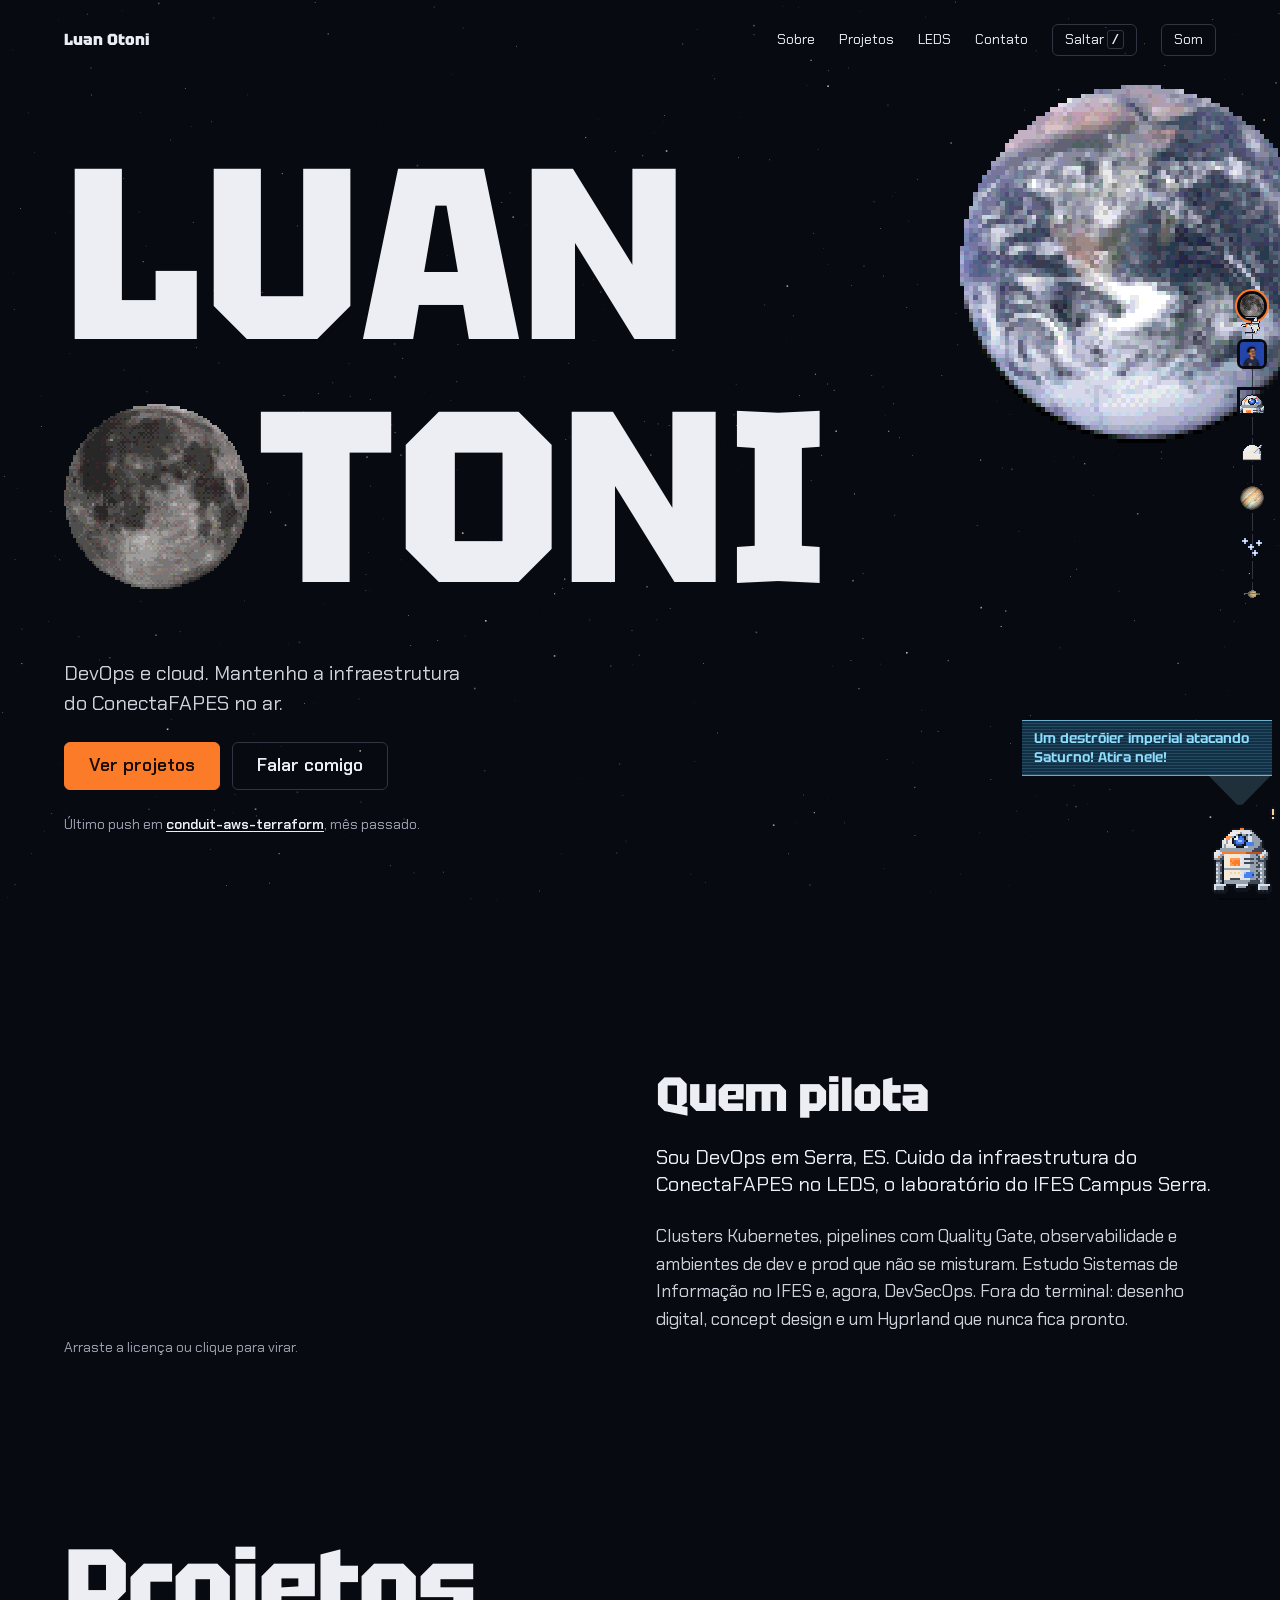
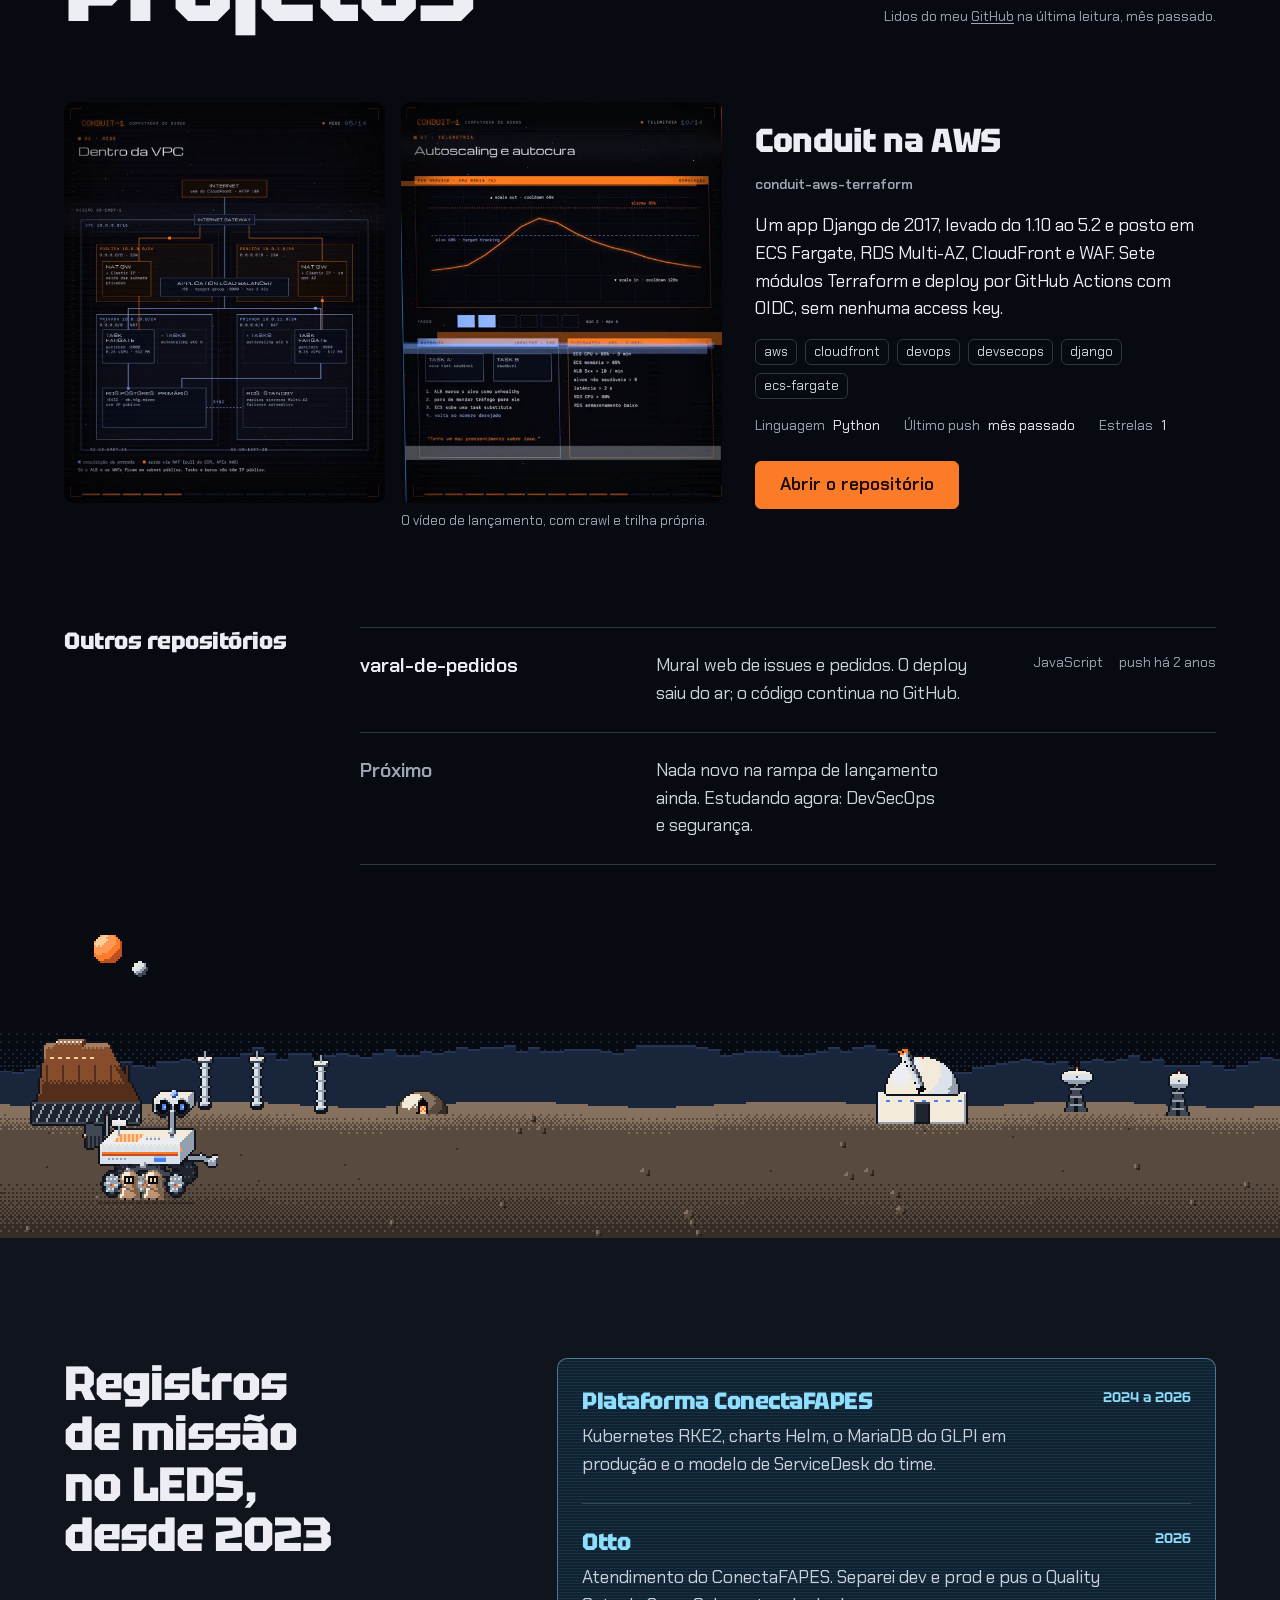
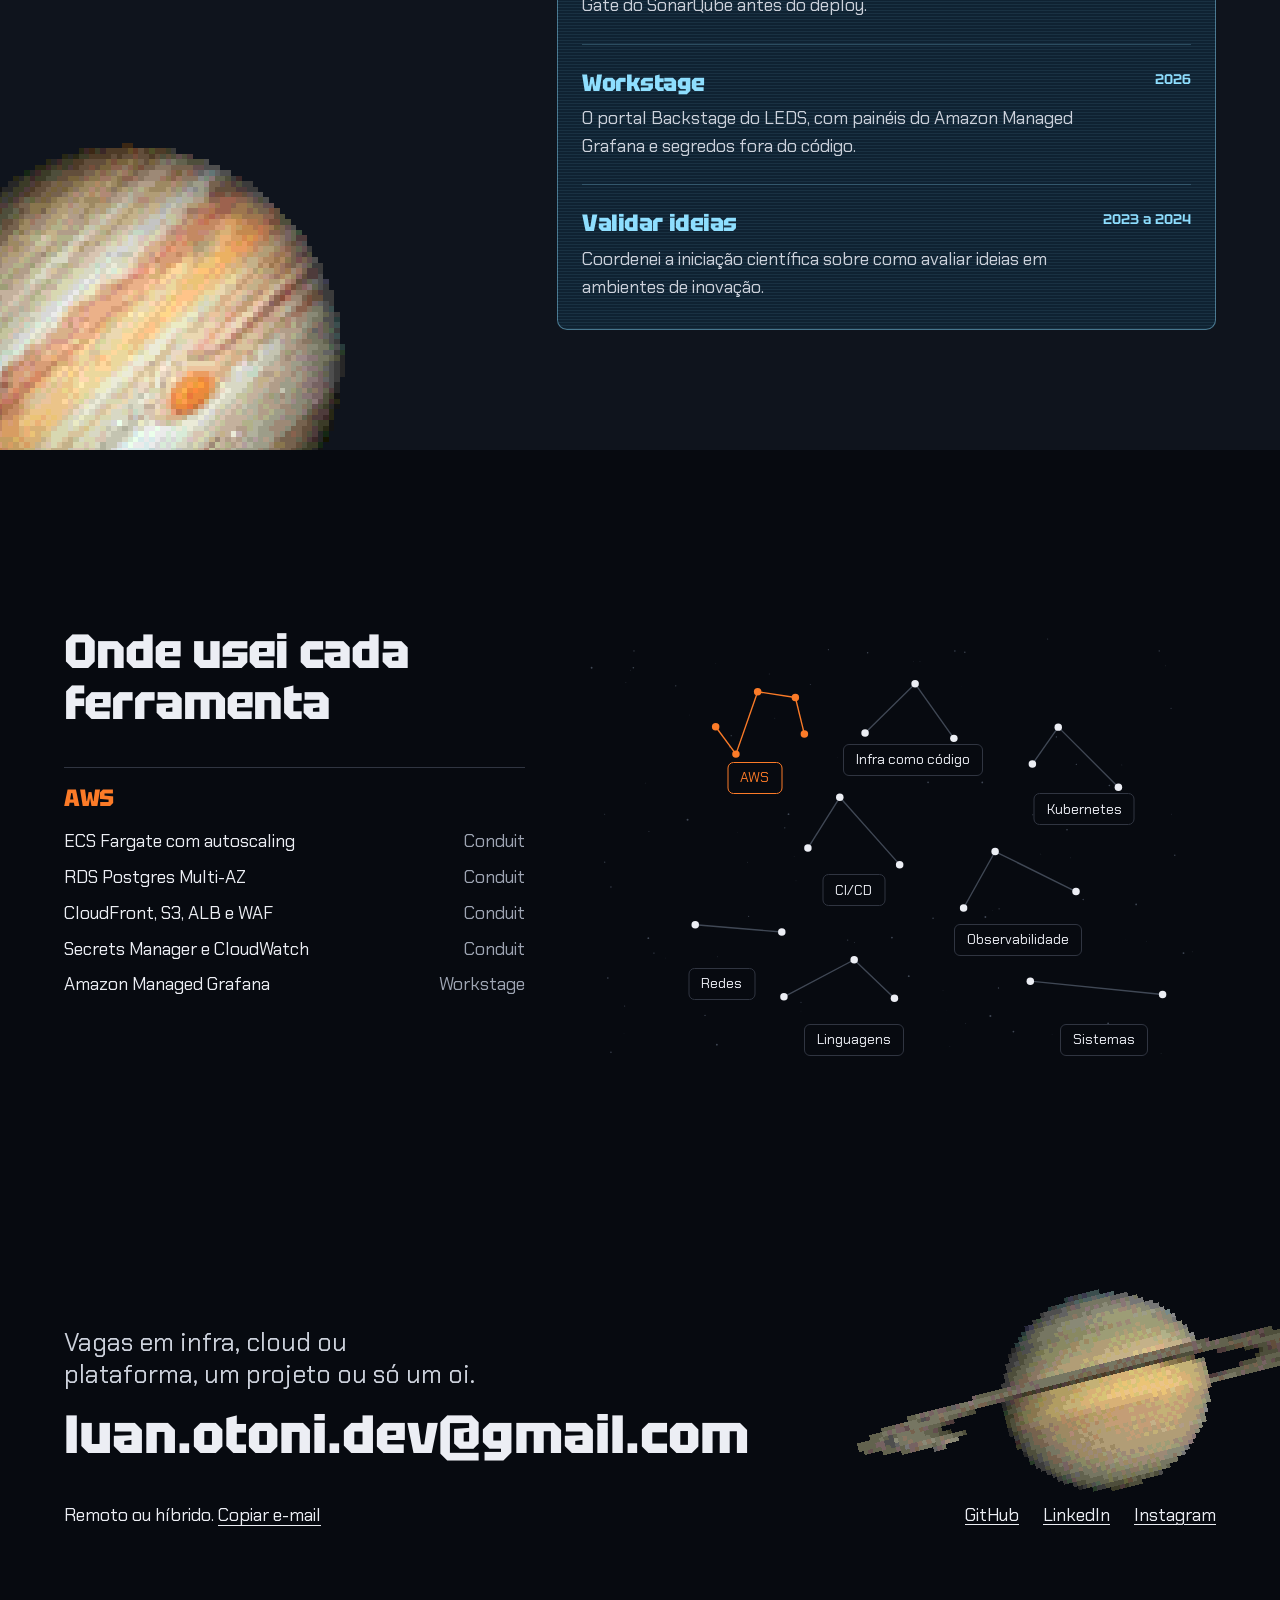
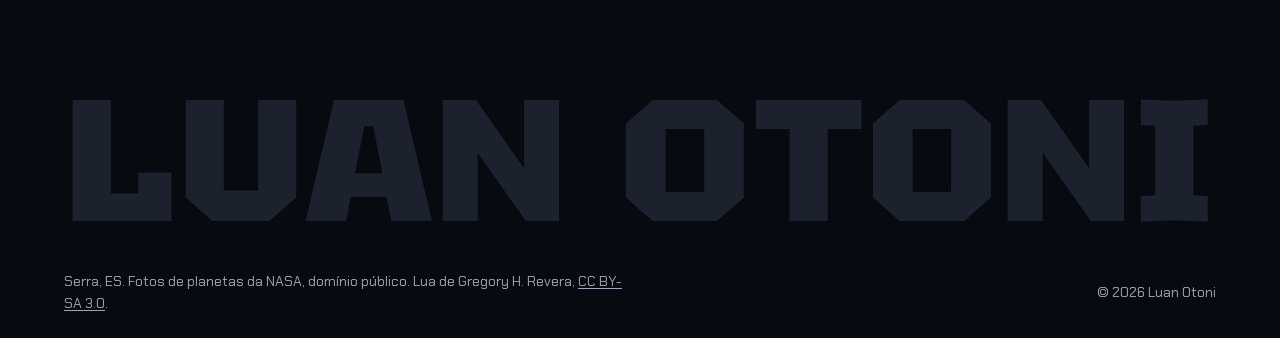
==== src.html @ 59005fde "Portfólio: galáxia em pixel art com projetos lidos do GitHub Site estático (HTML, CSS e JS sem build" ====
<!doctype html>
<html lang="pt-BR">
<head>
  <meta charset="utf-8">
  <meta name="viewport" content="width=device-width, initial-scale=1">
  <title>Luan Otoni, DevOps e cloud</title>
  <meta name="description" content="Portfólio de Luan Otoni: DevOps e infraestrutura cloud em Serra, ES. Projetos lidos ao vivo do GitHub, trabalho no LEDS e contato.">
  <meta name="theme-color" content="#0b0d13">
  <meta property="og:title" content="Luan Otoni, DevOps e cloud">
  <meta property="og:description" content="Kubernetes no LEDS, Terraform na AWS e projetos lidos direto do GitHub.">
  <meta property="og:image" content="assets/web/moon-disc.webp">
  <link rel="icon" href="assets/web/moon-disc.webp" type="image/webp">
  <link rel="preload" href="assets/fonts/tektur-400-900.woff2" as="font" type="font/woff2" crossorigin>
  <link rel="preload" href="assets/fonts/chakra-petch-400.woff2" as="font" type="font/woff2" crossorigin>
  <link rel="stylesheet" href="css/site.css">
  <script>document.documentElement.classList.add('js')</script>
</head>
<body>
<!--SHIPS-->
  <a class="skip" href="#conteudo">Pular para o conteúdo</a>
  <canvas class="sky" id="sky" aria-hidden="true"></canvas>

  <nav class="route" id="route" aria-label="Rota da página">
    <ol>
      <li><a href="#topo" data-warp><img src="assets/web/moon-disc.webp" width="600" height="599" alt=""><span>Início</span></a></li>
      <li><a href="#sobre" data-warp><img src="assets/web/luan-avatar.webp" width="396" height="396" alt=""><span>Sobre</span></a></li>
      <li><a href="#projetos" data-warp><canvas class="route-ic" data-ic="droid" aria-hidden="true"></canvas><span>Projetos</span></a></li>
      <li><a href="#observatorio" data-warp><canvas class="route-ic" data-ic="scope" aria-hidden="true"></canvas><span>Observatório</span></a></li>
      <li><a href="#leds" data-warp><img src="assets/web/jupiter.webp" width="640" height="640" alt=""><span>LEDS</span></a></li>
      <li><a href="#ferramentas" data-warp><canvas class="route-ic" data-ic="stars" aria-hidden="true"></canvas><span>Ferramentas</span></a></li>
      <li><a href="#contato" data-warp><img class="saturn" src="assets/web/saturn.webp" width="1400" height="678" alt=""><span>Contato</span></a></li>
    </ol>
    <canvas class="route-ship" id="route-ship" aria-hidden="true"></canvas>
  </nav>

  <header class="hero" id="topo">
    <nav class="bar container" aria-label="Principal">
      <a class="mark" href="#topo" data-warp>Luan Otoni</a>
      <ul>
        <li><a href="#sobre" data-warp>Sobre</a></li>
        <li><a href="#projetos" data-warp>Projetos</a></li>
        <li><a href="#leds" data-warp>LEDS</a></li>
        <li><a href="#contato" data-warp>Contato</a></li>
        <li><button type="button" class="sfx" id="navi-open" aria-haspopup="dialog">Saltar <kbd>/</kbd></button></li>
        <li><button type="button" class="sfx" id="sfx" aria-pressed="false">Som</button></li>
      </ul>
    </nav>

    <img class="planet p-hero" src="assets/web/earth.webp" width="640" height="640" alt="" aria-hidden="true" data-depth="0.18">

    <div class="hero-in container">
      <h1 class="name">
        <span class="visually-hidden">Luan Otoni</span>
        <span class="row" aria-hidden="true"><span class="paint" style="--i:0">Luan</span></span>
        <span class="row" aria-hidden="true"><img class="moon" id="moon" src="assets/web/moon-disc.webp" width="600" height="599" alt="" fetchpriority="high"><span class="paint" style="--i:1">toni</span></span>
      </h1>
      <div class="hero-foot">
        <p class="lead">DevOps e cloud. Mantenho a infraestrutura do ConectaFAPES no ar.</p>
        <div class="actions">
          <a class="button" href="#projetos" data-warp>Ver projetos</a>
          <a class="button quiet" href="#contato" data-warp>Falar comigo</a>
        </div>
        <p class="pulse" id="pulse" role="status"><!--PULSE--></p>
      </div>
    </div>

  </header>

  <main id="conteudo">
    <section class="about" id="sobre" aria-labelledby="sobre-h">
      <div class="container about-in">
        <div class="license-wrap">
          <div class="license" id="license" tabindex="0" role="button" aria-pressed="false" aria-label="Licença de piloto. Arraste ou clique para virar">
            <div class="face front">
              <p class="lic-top">Licença de piloto</p>
              <div class="lic-body">
                <img src="assets/web/luan-avatar.webp" width="396" height="396" alt="Retrato do Luan em pixel art, de óculos azuis, rindo" loading="lazy">
                <dl>
                  <div><dt>Classe</dt><dd>DevOps e cloud</dd></div>
                  <div><dt>Base</dt><dd>Serra, ES</dd></div>
                  <div><dt>Procurando</dt><dd>Infra, SRE e plataforma</dd></div>
                </dl>
              </div>
              <svg class="lic-code" viewBox="0 0 200 24" preserveAspectRatio="none" aria-hidden="true"><g id="barcode"></g></svg>
            </div>
            <div class="face back">
              <p class="lic-top">Verso</p>
              <dl class="lic-back">
                <div><dt>Formação</dt><dd>Técnico em Informática para Internet, IFES. Sistemas de Informação, IFES, desde 2025.</dd></div>
                <div><dt>Estudando</dt><dd>DevSecOps e segurança.</dd></div>
              </dl>
            </div>
          </div>
          <p class="hint">Arraste a licença ou clique para virar.</p>
        </div>
        <div class="about-text">
          <h2 id="sobre-h">Quem pilota</h2>
          <p class="statement">Sou DevOps em Serra, ES. Cuido da infraestrutura do ConectaFAPES no LEDS, o laboratório do IFES Campus Serra.</p>
          <p>Clusters Kubernetes, pipelines com Quality Gate, observabilidade e ambientes de dev e prod que não se misturam. Estudo Sistemas de Informação no IFES e, agora, DevSecOps. Fora do terminal: desenho digital, concept design e um Hyprland que nunca fica pronto.</p>
        </div>
      </div>
    </section>

    <section class="projects" id="projetos" aria-labelledby="projetos-h">
      <div class="container">
        <div class="sec-head">
          <h2 id="projetos-h">Projetos</h2>
          <p class="source">Lidos do meu <a href="https://github.com/luanotoni" target="_blank" rel="noopener">GitHub</a> <span id="gh-when">a cada visita</span>.</p>
        </div>
        <div id="repos" aria-live="polite">
<!--REPOS-->
        </div>
      </div>
      <div class="obs" id="observatorio" role="group" aria-label="Observatório: clique no telescópio, nas antenas ou no chão">
        <canvas id="obs-canvas" aria-hidden="true"></canvas>
        <p class="bot-say rover-say" id="rover-say" role="status"></p>
        <p class="bot-say obs-say" id="obs-say" role="status"></p>
        <button type="button" class="rover-hit" id="rover-hit" aria-label="Rover. Clique para ele fazer uma varredura"></button>
        <button type="button" class="scope-hit" id="scope-hit" aria-label="Telescópio. Clique para olhar pela ocular"></button>
      </div>
    </section>

    <section class="work" id="leds" aria-labelledby="leds-h">
      <img class="planet p-leds" src="assets/web/jupiter.webp" width="640" height="640" alt="" aria-hidden="true" loading="lazy" data-depth="0.12">
      <div class="container work-in">
        <h2 id="leds-h">Registros de missão no LEDS, desde 2023</h2>
        <ol class="work-list log">
          <li>
            <h3>Plataforma ConectaFAPES</h3>
            <p>Kubernetes RKE2, charts Helm, o MariaDB do GLPI em produção e o modelo de ServiceDesk do time.</p>
            <p class="when">2024 a 2026</p>
          </li>
          <li>
            <h3>Otto</h3>
            <p>Atendimento do ConectaFAPES. Separei dev e prod e pus o Quality Gate do SonarQube antes do deploy.</p>
            <p class="when">2026</p>
          </li>
          <li>
            <h3>Workstage</h3>
            <p>O portal Backstage do LEDS, com painéis do Amazon Managed Grafana e segredos fora do código.</p>
            <p class="when">2026</p>
          </li>
          <li>
            <h3>Validar ideias</h3>
            <p>Coordenei a iniciação científica sobre como avaliar ideias em ambientes de inovação.</p>
            <p class="when">2023 a 2024</p>
          </li>
        </ol>
      </div>
    </section>

    <section class="tools" id="ferramentas" aria-labelledby="tools-h">
      <div class="container tools-in">
        <div class="tools-text">
          <h2 id="tools-h">Onde usei cada ferramenta</h2>
          <div class="const-panel" id="const-panel" aria-live="polite">
            <p>Escolha uma constelação no mapa.</p>
          </div>
        </div>
        <div class="sky-map" id="sky-map"></div>
      </div>
    </section>

    <section class="contact" id="contato" aria-labelledby="contato-h">
      <img class="planet saturn p-contact" src="assets/web/saturn.webp" width="1400" height="678" alt="" aria-hidden="true" loading="lazy" data-depth="0.16">
      <div class="container contact-in">
        <h2 id="contato-h">Vagas em infra, cloud ou plataforma, um projeto ou só um oi.</h2>
        <a class="mail" href="mailto:luan.otoni.dev@gmail.com?subject=Oi%20Luan">luan.otoni.dev<span class="at">@gmail.com</span></a>
        <div class="contact-foot">
          <p>Remoto ou híbrido. <button type="button" class="copy" id="copy" data-mail="luan.otoni.dev@gmail.com">Copiar e-mail</button></p>
          <ul>
            <li><a href="https://github.com/luanotoni" target="_blank" rel="noopener">GitHub</a></li>
            <li><a href="https://www.linkedin.com/in/luan-otoni-de-oliveira-2b12a12ab/" target="_blank" rel="noopener">LinkedIn</a></li>
            <li><a href="https://www.instagram.com/luanotoni96/" target="_blank" rel="noopener">Instagram</a></li>
          </ul>
        </div>
      </div>
    </section>
  </main>

  <footer class="foot container">
    <svg class="wordmark" viewBox="0 0 1000 150" role="img" aria-label="Luan Otoni"><text x="0" y="128" textLength="1000" lengthAdjust="spacingAndGlyphs">LUAN OTONI</text></svg>
    <div class="legal">
      <p>Serra, ES. Fotos de planetas da NASA, domínio público. Lua de Gregory H. Revera, <a href="https://commons.wikimedia.org/wiki/File:FullMoon2010.jpg" target="_blank" rel="noopener">CC BY-SA 3.0</a>.</p>
      <a class="egg" href="jogo.html" id="egg" aria-label="Um invasor escondido. Siga para o jogo secreto"><svg viewBox="0 0 11 8" aria-hidden="true"><use href="#invader"/></svg></a>
      <p>© 2026 Luan Otoni</p>
    </div>
  </footer>

  <dialog class="navi" id="navi" aria-labelledby="navi-h">
    <form method="dialog" class="navi-in">
      <h2 id="navi-h">Pra onde saltamos?</h2>
      <label class="visually-hidden" for="navi-q">Destino</label>
      <input id="navi-q" type="text" placeholder="Projetos, LEDS, contato..." autocomplete="off" role="combobox" aria-controls="navi-list" aria-expanded="true">
      <ul id="navi-list" role="listbox" aria-label="Destinos"></ul>
      <p class="navi-hint">Setas escolhem, Enter salta, Esc fecha.</p>
    </form>
  </dialog>

  <p class="bot-say droid-say" id="droid-say" role="status"></p>
  <button type="button" class="droid-hit" id="droid-hit" aria-label="C1-CD, o droid do site. Clique para ele pular, arraste e solte em cima de um projeto, setas para andar"></button>

  <script src="js/site.js" defer></script>
  <script src="js/pixel.js" defer></script>
</body>
</html>
---- css/site.css ----
/* Hallmark · shape: custom, a level in a Star Wars-flavoured galaxy, outward from Earth and the Moon past a desert observatory to Jupiter and Saturn · genre: atmospheric · theme: brand · redesign: full
 * paper: oklch(14.5% 0.014 265) · accent: oklch(72% 0.18 48) · display: Tektur · body: Chakra Petch · hero: Ledge, the name at the left edge with a pixel Moon as its O and the Earth behind · nav: edge-aligned wordmark, four links and the sound toggle, plus the route rail · footer: the wordmark over one legal line · signature: the page is a level in a Star Wars-flavoured galaxy; the cursor is an X-wing-style starfighter, C1-CD walks and lands on the page's own elements and talks in holograms, the observatory strip has a telescope that tracks the ship, radio dishes that pull the last GitHub push, moisture vaporators and twin moons, and a jump dialog ("Saltar", or the / key) jumps between sections; the LEDS list is a mission log on a holo display; imperial fighters cross the page now and then and can be shot down, a wedge attacks Saturn by the contact; jawas try to steal the rover
 * axes: dark/techno-display/warm · posture: Restrained · contrast: pass · fold: pass · v2.0.0 */
/* Hallmark · pre-emit critique: P4 H4 E4 S5 R3 V5 · weakest: R, a cursor ship, a droid and a rover can crowd the reading; the droid walks only on what is on screen, idles most of the time, and the ship fires only on empty space */
/* Hallmark · waive 80 · C1-CD, the rover, the starfighter, the imperial fighters and wedge, the jawas, and the observatory strip are interactive pixel figures the owner asked for, each under 160px · C1-CD is the site's tamagotchi and the rover scans the project the pointer is on */
/* Hallmark · finish-review round 4: subagent · fix · 4 findings · 4 resolved (jawas readable, sandcrawler redrawn in rust, wedge bigger and facing Saturn, fighters routed through the emptiest band and aimed at headings) · kept the space-invader egg, the owner's door to the game */
/* Hallmark · finish-review round 3: subagent · fix · 4 findings · 4 resolved (droid re-placed on resize and spawn, greeting short and once per visit, Saltar placeholder, Sobre measure) · gate 58 left as a NOTE, not waivable */
/* Hallmark · finish-review round 2: subagent · fix · 6 findings · 6 resolved (hologram and droid kept off the hero copy, one hologram at a time, rover at droid scale and clear of the dome with the beam cut at the strip, stamp updated, Mars out of the eyepiece) · suggestions taken: star chart drives the telescope and C1-CD, copy e-mail answered by a hologram */
/* Hallmark · waive 42 · the stamp names nav: edge-aligned wordmark, four links and the sound toggle · the page has exactly four places to go, so four anchors and the sound switch are the whole top nav */
/* Hallmark · waive 39b · the license is a draggable card and the map labels are chips on a star chart, not form buttons · a 44px chip would cover the constellation lines it names */
/* Hallmark · dropped #missoes, #constelacoes, the 1975 NASA paintings, the Mars strip and the concept-sheet section · the owner asked for focus and then rejected Mars and the model sheets; missões became #projetos read from GitHub, constelações became #ferramentas, the strip became the desert observatory */

@import url("./tokens.css");
@import url("./base.css");

@font-face { font-family: "Tektur"; src: url("../assets/fonts/tektur-400-900.woff2") format("woff2"); font-weight: 400 900; font-display: swap; }
@font-face { font-family: "Chakra Petch"; src: url("../assets/fonts/chakra-petch-400.woff2") format("woff2"); font-weight: 400; font-display: swap; }
@font-face { font-family: "Chakra Petch"; src: url("../assets/fonts/chakra-petch-600.woff2") format("woff2"); font-weight: 600; font-display: swap; }

:root { --text-hero: clamp(3.5rem, 19vw, 18.5rem); --text-body: clamp(1rem, 0.96rem + 0.2vw, 1.125rem); }
body { font-size: var(--text-body); }
::selection { background: var(--color-accent); color: var(--color-accent-ink); }
.skip { position: absolute; left: var(--space-md); top: calc(var(--space-3xl) * -1); z-index: var(--z-modal); background: var(--color-accent); color: var(--color-accent-ink); padding: var(--space-sm) var(--space-md); }
.skip:focus { top: var(--space-md); }
main, .hero, .foot { position: relative; z-index: var(--z-base); }

/* ---------- controls ---------- */
.button { display: inline-flex; align-items: center; justify-content: center; min-height: 48px; padding: 0 var(--space-lg); border: 1px solid var(--color-accent); border-radius: var(--radius-control); background: var(--color-accent); color: var(--color-accent-ink); font-weight: 600; text-decoration: none; white-space: nowrap; transition: background-color var(--dur-short) var(--ease-out), color var(--dur-short) var(--ease-out), transform var(--dur-micro) var(--ease-out); }
.button:hover { background: var(--color-accent-2); border-color: var(--color-accent-2); }
.button:active { transform: scale(0.97); }
.button.quiet { background: transparent; color: var(--color-ink); border-color: var(--color-rule); }
.button.quiet:hover { border-color: var(--color-ink-2); background: var(--color-paper-2); }
button:disabled, .button[aria-disabled="true"] { opacity: 0.45; cursor: not-allowed; }

/* ---------- the sky ---------- */
.sky { position: fixed; inset: 0; width: 100%; height: 100%; z-index: 0; pointer-events: none; }

/* ---------- hero ---------- */
.hero { position: relative; min-height: 100svh; display: grid; grid-template-rows: auto 1fr; overflow: clip; isolation: isolate; }
.bar, .hero-in { position: relative; z-index: var(--z-raised); }
.bar { display: flex; justify-content: space-between; align-items: center; padding-block: var(--space-lg); font-size: var(--text-sm); }
.mark { font-family: var(--font-display); font-weight: var(--display-weight); text-decoration: none; letter-spacing: 0; }
.bar ul { display: flex; align-items: center; gap: var(--space-lg); list-style: none; margin: 0; padding: 0; }
.bar a { text-decoration: none; }
.bar a:hover { color: var(--color-accent); }
.sfx { min-height: 32px; padding: 0 var(--space-sm); border: 1px solid var(--color-rule); border-radius: var(--radius-control); background: transparent; color: var(--color-ink); cursor: pointer; }
.sfx:hover { border-color: var(--color-ink-2); }
.sfx:active { transform: scale(0.97); }
.sfx[aria-pressed="true"] { background: var(--color-ink); color: var(--color-paper); border-color: var(--color-ink); }

.hero-in { display: grid; align-content: end; gap: var(--space-xl); padding-bottom: var(--space-2xl); }
.name { max-width: none; font-size: var(--text-hero); line-height: 1; letter-spacing: 0; text-transform: uppercase; }
.mark { font-family: var(--font-display); font-weight: var(--display-weight); font-size: var(--text-md); }
.name .row { display: block; white-space: nowrap; }
.name .moon { display: inline-block; width: 0.76em; height: 0.76em; margin-right: 0.03em; vertical-align: -0.03em; }
.hero-foot { display: grid; grid-template-columns: minmax(0, 1fr); grid-template-areas: "lead" "actions" "pulse"; column-gap: var(--gap-columns); row-gap: var(--space-lg); align-items: end; }
.hero-foot .lead { grid-area: lead; max-width: 34ch; color: var(--color-ink-2); }
.actions { grid-area: actions; display: flex; flex-wrap: wrap; gap: var(--space-sm); }
.pulse { grid-area: pulse; justify-self: start; font-size: var(--text-sm); color: var(--color-muted); }
.pulse a { white-space: nowrap; }
.pulse a { color: var(--color-ink); font-weight: 600; }
.pulse a:hover { color: var(--color-accent); }

.planet { position: absolute; z-index: 0; pointer-events: none; will-change: transform; }
.p-hero { width: min(28vw, 420px); right: -3vw; top: 11%; }
.ship { position: absolute; left: 0; top: 0; z-index: var(--z-dropdown); width: 58px; height: auto; overflow: visible; pointer-events: none; will-change: transform; }
.hull-l { fill: var(--color-steel-l); }
.hull-m { fill: var(--color-steel-m); }
.hull-d { fill: var(--color-steel-d); opacity: 0.55; }
.ship-stripe { fill: var(--color-accent); }
.glass { fill: var(--color-blue); }
.ship-flame { fill: var(--color-glow); transform-box: fill-box; transform-origin: right center; transform: scaleX(var(--thrust, 1)); }

/* ---------- section heads ---------- */
.projects { padding-top: var(--section-gap-l); }
.sec-head { display: flex; justify-content: space-between; align-items: baseline; flex-wrap: wrap; gap: var(--space-md) var(--gap-columns); margin-bottom: var(--space-2xl); }
.sec-head h2 { font-size: clamp(3rem, 8vw, 7.5rem); line-height: 1; max-width: none; }
.source { color: var(--color-muted); font-size: var(--text-sm); }
.source a:hover { color: var(--color-accent); }

/* ---------- the featured project ---------- */
.feature { display: grid; grid-template-columns: repeat(12, minmax(0, 1fr)); column-gap: var(--gap-columns); row-gap: var(--space-xl); align-items: center; }
.feature-media { grid-column: 1 / 8; display: grid; grid-template-columns: minmax(0, 1fr) minmax(0, 1fr); gap: var(--space-md); }
.feature-media img, .feature-media video { width: 100%; aspect-ratio: 4 / 5; object-fit: cover; border-radius: var(--radius-card); background: var(--color-paper-2); }
.feature-media figure { margin: 0; }
.feature-media figcaption { padding-top: var(--space-xs); font-size: var(--text-xs); color: var(--color-muted); }
.feature-type { grid-column: 1 / 8; min-height: 360px; display: grid; align-content: space-between; padding: var(--space-xl); border-radius: var(--radius-card); background: var(--color-paper-2); }
.feature-type .big { font-family: var(--font-display); font-weight: var(--display-weight); font-size: clamp(2rem, 4.4vw, 4rem); line-height: 1.02; overflow-wrap: break-word; min-width: 0; }
.feature-type .lang { color: var(--color-muted); }
.feature-text { grid-column: 8 / -1; display: grid; gap: var(--space-md); justify-items: start; }
.feature-text h3 { font-size: clamp(1.75rem, 2.6vw, 2.75rem); line-height: 1.04; }
.repo-id { font-weight: 600; font-size: var(--text-sm); color: var(--color-muted); }
.tags { display: flex; flex-wrap: wrap; gap: var(--space-xs); list-style: none; margin: 0; padding: 0; }
.tags li { padding: var(--space-3xs) var(--space-xs); border: 1px solid var(--color-rule); border-radius: var(--radius-control); font-size: var(--text-xs); color: var(--color-ink-2); }
.facts { display: flex; flex-wrap: wrap; gap: var(--space-2xs) var(--space-lg); margin: 0; font-size: var(--text-sm); }
.facts div { display: flex; gap: var(--space-xs); }
.facts dt { color: var(--color-muted); }
.facts dd { margin: 0; }
.feature-links { display: flex; flex-wrap: wrap; align-items: center; gap: var(--space-md); padding-top: var(--space-xs); }
.feature-links a:not(.button):hover { color: var(--color-accent); }

/* ---------- the other repositories ---------- */
.more { margin-top: var(--space-3xl); display: grid; grid-template-columns: repeat(12, minmax(0, 1fr)); column-gap: var(--gap-columns); }
.more-h { grid-column: 1 / 4; font-size: var(--text-title); }
.more-body { grid-column: 4 / -1; }
.repo-list { list-style: none; margin: 0; padding: 0; border-top: 1px solid var(--color-rule); }
.repo { position: relative; display: grid; grid-template-columns: minmax(0, 4fr) minmax(0, 5fr) minmax(0, 3fr); gap: var(--space-2xs) var(--gap-columns); padding-block: var(--space-lg); border-bottom: 1px solid var(--color-rule); transition: background-color var(--dur-short) var(--ease-out); }
.repo h3 { font-family: var(--font-body); font-weight: 600; font-size: var(--text-lg); letter-spacing: 0; line-height: 1.3; }
.repo h3 a { text-decoration: none; }
.repo h3 a::after { content: ""; position: absolute; inset: 0; }
.repo:hover { background: var(--color-paper-2); }
.repo:hover h3 a { color: var(--color-accent); }
.repo p { color: var(--color-ink-2); }
.repo.next h3 { color: var(--color-muted); }
.repo-meta { display: flex; flex-wrap: wrap; gap: var(--space-2xs) var(--space-md); justify-content: end; font-size: var(--text-sm); color: var(--color-muted); }
.repo .repo-meta { color: var(--color-muted); }
.next-h { margin-top: var(--space-2xl); margin-bottom: var(--space-md); font-size: var(--text-title); }
.empty { padding-block: var(--space-lg); border-block: 1px solid var(--color-rule); color: var(--color-muted); }

/* ---------- the observatory strip ---------- */
.obs { position: relative; height: clamp(260px, 26vw, 360px); margin-top: var(--space-xl); overflow: clip; }
.obs canvas { position: absolute; inset: 0; width: 100%; height: 100%; image-rendering: pixelated; cursor: crosshair; }
.rover-hit, .scope-hit { position: absolute; left: 0; top: 0; width: 120px; height: 90px; padding: 0; border: 0; border-radius: var(--radius-card); background: transparent; cursor: pointer; }
.rover-hit:active, .scope-hit:active { transform: scale(0.98); }

/* ---------- speech as holograms ---------- */
.bot-say { position: absolute; left: 0; bottom: 100%; z-index: var(--z-tooltip); width: max-content; max-width: 250px; margin: 0; padding: var(--space-xs) var(--space-sm); border-block: 1px solid color-mix(in oklab, var(--color-holo) 70%, transparent); color: var(--color-holo); background-color: color-mix(in oklab, var(--color-paper) 70%, var(--color-holo-2)); background-image: repeating-linear-gradient(0deg, color-mix(in oklab, var(--color-holo) 16%, transparent) 0 1px, transparent 1px 3px); font-family: var(--font-display); font-weight: 600; font-size: var(--text-sm); line-height: 1.35; pointer-events: none; --cone-x: 50%; }
.bot-say::after { content: ""; position: absolute; left: var(--cone-x); top: 100%; width: 64px; height: 30px; translate: -50% 0; background: color-mix(in oklab, var(--color-holo) 18%, transparent); clip-path: polygon(46% 100%, 54% 100%, 100% 0, 0 0); }
.js .bot-say:empty { opacity: 0; scale: 1 0.2; }
.js .bot-say:empty::after { opacity: 0; }
.rover-say, .obs-say { bottom: auto; top: 0; }
@media (prefers-reduced-motion: no-preference) {
  .bot-say:not(:empty) { animation: holo-in 280ms steps(4) both, holo-flicker 5s steps(1) 300ms infinite; }
}
@keyframes holo-in { from { opacity: 0; scale: 1 0.15; } to { opacity: 1; scale: 1 1; } }
@keyframes holo-flicker { 0%, 100% { opacity: 1; } 41% { opacity: 0.72; } 42% { opacity: 1; } 77% { opacity: 0.85; } 78% { opacity: 1; } }

/* ---------- the jump dialog ---------- */
kbd { font-family: var(--font-body); font-weight: 600; font-size: var(--text-xs); padding: 0 var(--space-2xs); border: 1px solid var(--color-rule); border-radius: 3px; }
.navi { width: min(560px, calc(100% - 2 * var(--space-md))); margin: 12vh auto auto; padding: 0; border: 1px solid color-mix(in oklab, var(--color-holo) 60%, transparent); border-radius: var(--radius-card); color: var(--color-holo); background-color: color-mix(in oklab, var(--color-paper) 82%, var(--color-holo-2)); background-image: repeating-linear-gradient(0deg, color-mix(in oklab, var(--color-holo) 10%, transparent) 0 1px, transparent 1px 3px); }
.navi::backdrop { background: color-mix(in oklab, var(--color-paper) 70%, transparent); }
.navi-in { display: grid; gap: var(--space-md); padding: var(--space-lg); }
.navi h2 { font-size: var(--text-lg); color: var(--color-holo); }
.navi input { width: 100%; min-height: 48px; padding: 0 var(--space-md); border: 1px solid color-mix(in oklab, var(--color-holo) 50%, transparent); border-radius: var(--radius-control); background: var(--color-paper); color: var(--color-ink); font: inherit; font-size: var(--text-md); }
.navi input::placeholder { color: var(--color-muted); }
.navi input:focus-visible { outline: 2px solid var(--color-holo); outline-offset: 0; }
.navi input:disabled { opacity: 0.5; cursor: not-allowed; }
.navi ul { display: grid; gap: var(--space-3xs); list-style: none; margin: 0; padding: 0; max-height: 50vh; overflow: auto; }
.navi li { display: flex; justify-content: space-between; gap: var(--space-md); padding: var(--space-xs) var(--space-sm); border-radius: var(--radius-control); cursor: pointer; color: var(--color-ink-2); }
.navi li span:last-child { color: var(--color-muted); font-size: var(--text-sm); }
.navi li[aria-selected="true"] { background: color-mix(in oklab, var(--color-holo-2) 35%, transparent); color: var(--color-holo); }
.navi-hint { font-size: var(--text-xs); color: var(--color-muted); }
@media (prefers-reduced-motion: no-preference) { .navi[open] { animation: holo-in 260ms steps(4) backwards; } }
.navi .arena { position: fixed; inset: 0; }

/* ---------- LEDS ---------- */
.work { position: relative; margin-top: 0; padding-block: var(--section-gap-s); background: var(--color-paper-2); overflow: clip; isolation: isolate; }
.p-leds { width: min(34vw, 500px); left: -7vw; bottom: -10vw; }
.work-in { position: relative; z-index: var(--z-raised); }
.work-in { display: grid; grid-template-columns: repeat(12, minmax(0, 1fr)); column-gap: var(--gap-columns); }
.work h2 { grid-column: 1 / 5; align-self: start; }
.work-list { grid-column: 6 / -1; list-style: none; margin: 0; padding: 0; }
.work-list li { display: grid; grid-template-columns: minmax(0, 1fr) auto; gap: var(--space-xs) var(--gap-columns); padding-block: var(--space-lg); border-top: 1px solid var(--color-rule); }
.work-list li:last-child { border-bottom: 1px solid var(--color-rule); }
.work-list h3 { grid-column: 1; }
.work-list p { grid-column: 1; color: var(--color-ink-2); }
.work-list .when { grid-column: 2; grid-row: 1; color: var(--color-muted); font-size: var(--text-sm); font-variant-numeric: tabular-nums; }

/* ---------- mission logs: the LEDS list as a holo display ---------- */
.log { padding: var(--space-2xs) var(--space-lg); border: 1px solid color-mix(in oklab, var(--color-holo) 45%, transparent); border-radius: var(--radius-card); background-color: color-mix(in oklab, var(--color-paper) 80%, var(--color-holo-2)); background-image: repeating-linear-gradient(0deg, color-mix(in oklab, var(--color-holo) 8%, transparent) 0 1px, transparent 1px 3px); }
.log li { border-top-color: color-mix(in oklab, var(--color-holo) 22%, transparent); }
.log li:first-child { border-top: 0; }
.log li:last-child { border-bottom: 0; }
.log h3 { color: var(--color-holo); }
.log .when { color: var(--color-holo); font-family: var(--font-display); font-weight: 600; }

/* ---------- about ---------- */
.about { padding-top: var(--section-gap); }
.about-in { display: grid; grid-template-columns: repeat(12, minmax(0, 1fr)); column-gap: var(--gap-columns); row-gap: var(--space-2xl); align-items: center; }
.license-wrap { grid-column: 1 / 6; perspective: 1200px; display: grid; justify-items: start; gap: var(--space-md); }
.about-text { grid-column: 7 / -1; display: grid; gap: var(--space-lg); }
.statement { font-size: var(--text-lead); line-height: 1.35; max-width: 60ch; }
.about-text p { max-width: 60ch; }
.about-text p:not(.statement) { color: var(--color-ink-2); }
.license { position: relative; width: min(440px, 100%); aspect-ratio: 1.586; transform-style: preserve-3d; transition: transform 700ms var(--ease-out); touch-action: none; user-select: none; -webkit-user-select: none; cursor: grab; }
.license.dragging { transition: none; cursor: grabbing; }
.license .face { position: absolute; inset: 0; backface-visibility: hidden; -webkit-backface-visibility: hidden; display: grid; grid-template-rows: auto 1fr auto; gap: var(--space-sm); padding: var(--space-md) var(--space-lg); border-radius: var(--radius-card); background: var(--color-cream); color: var(--color-cream-ink); overflow: clip; }
.license .back { transform: rotateY(180deg); grid-template-rows: auto 1fr; visibility: hidden; transition: visibility 0s linear 300ms; }
.license .front { transition: visibility 0s linear 300ms; }
.license[aria-pressed="true"] .back { visibility: visible; }
.license[aria-pressed="true"] .front { visibility: hidden; }
.lic-top { margin: calc(var(--space-md) * -1) calc(var(--space-lg) * -1) 0; padding: var(--space-xs) var(--space-lg); background: var(--color-accent); color: var(--color-accent-ink); font-weight: 600; font-size: var(--text-sm); }
.lic-body { display: grid; grid-template-columns: minmax(0, 2fr) minmax(0, 3fr); gap: var(--space-md); align-items: center; }
.lic-body img { width: 100%; aspect-ratio: 1; image-rendering: pixelated; border-radius: var(--radius-control); background: var(--color-blue); }
.license dl { display: grid; gap: var(--space-xs); margin: 0; }
.license dt { font-size: var(--text-xs); color: var(--color-cream-muted); }
.license dd { margin: 0; font-weight: 600; line-height: 1.25; }
.lic-back { align-content: center; }
.lic-back dd { font-weight: 400; font-size: var(--text-sm); }
.lic-code { width: 100%; height: 22px; fill: var(--color-cream-ink); }
.hint { font-size: var(--text-sm); color: var(--color-muted); }

/* ---------- tools ---------- */
.tools { padding-top: var(--section-gap-l); padding-bottom: var(--space-2xl); }
.tools-in { display: grid; grid-template-columns: repeat(12, minmax(0, 1fr)); column-gap: var(--gap-columns); row-gap: var(--space-xl); align-items: start; }
.tools-text { grid-column: 1 / 6; display: grid; gap: var(--space-xl); }
.const-panel { min-height: 15rem; border-top: 1px solid var(--color-rule); padding-top: var(--space-md); color: var(--color-ink); }
.const-panel h3 { margin-bottom: var(--space-sm); color: var(--color-accent); }
.const-panel ul { list-style: none; margin: 0; padding: 0; }
.const-panel li { display: flex; justify-content: space-between; gap: var(--space-md); padding-block: var(--space-2xs); }
.const-panel li span:last-child { color: var(--color-muted); text-align: right; }
.sky-map { grid-column: 6 / -1; position: relative; aspect-ratio: 10 / 7; }
.sky-map svg { position: absolute; inset: 0; width: 100%; height: 100%; overflow: visible; }
.sky-map .dust { fill: var(--color-steel-d); }
.sky-map .link-line { stroke: var(--color-steel-d); stroke-width: 2.2; transition: stroke var(--dur-short) ease; }
.sky-map .star { fill: var(--color-ink); transition: fill var(--dur-short) ease; }
.sky-map .group.on .link-line { stroke: var(--color-accent); }
.sky-map .group.on .star { fill: var(--color-accent); }
.const-btn { position: absolute; translate: -50% -50%; min-height: 32px; padding: 0 var(--space-sm); border: 1px solid var(--color-rule); border-radius: var(--radius-control); background: var(--color-paper); color: var(--color-ink); font-size: var(--text-sm); white-space: nowrap; cursor: pointer; transition: background-color var(--dur-short) ease, color var(--dur-short) ease; }
.const-btn:hover { border-color: var(--color-ink-2); }
.const-btn:active { transform: scale(0.97); }
.const-btn[aria-pressed="true"] { border-color: var(--color-accent); color: var(--color-accent); }
.map-egg { position: absolute; right: 2%; bottom: 3%; width: 18px; color: var(--color-steel-d); }
.map-egg svg { width: 100%; height: auto; }
.map-egg:hover { color: var(--color-accent); }

/* ---------- contact ---------- */
.contact { position: relative; padding-block: var(--section-gap-l) var(--section-gap); overflow: clip; isolation: isolate; }
.p-contact { width: min(46vw, 700px); right: -9vw; top: var(--space-3xl); rotate: -14deg; }
.contact-in { position: relative; z-index: var(--z-raised); }
.contact-in { display: grid; gap: var(--space-md); }
.contact-foot { margin-top: var(--space-lg); }
.contact h2 { font-family: var(--font-body); font-weight: 400; font-size: var(--text-xl); line-height: 1.25; letter-spacing: 0; max-width: 30ch; color: var(--color-ink-2); }
.mail { display: block; font-family: var(--font-display); font-weight: var(--display-weight); font-size: clamp(1.5rem, 4.2vw, 4.5rem); line-height: 1.05; white-space: nowrap; letter-spacing: 0; text-decoration: none; overflow-wrap: break-word; min-width: 0; transition: color var(--dur-short) ease; }
.mail:hover { color: var(--color-accent); }
.contact-foot { display: flex; justify-content: space-between; align-items: baseline; flex-wrap: wrap; gap: var(--space-md); }
.contact-foot ul { display: flex; gap: var(--space-lg); list-style: none; margin: 0; padding: 0; }
.contact-foot a:hover { color: var(--color-accent); }
.copy { padding: 0; border: 0; background: none; color: inherit; text-decoration: underline; text-underline-offset: 0.2em; cursor: pointer; }
.copy:hover { color: var(--color-accent); }

/* ---------- footer ---------- */
.foot { display: grid; gap: var(--space-lg); padding-bottom: var(--space-lg); }
.wordmark { width: 100%; height: auto; fill: var(--color-paper-3); font-family: var(--font-display); font-weight: var(--display-weight); font-size: 150px; }
.legal { display: flex; justify-content: space-between; align-items: center; gap: var(--space-md); font-size: var(--text-sm); color: var(--color-muted); }
.egg { display: block; width: 22px; color: var(--color-accent); }
.egg svg { width: 100%; height: auto; }

/* ---------- the route rail: where you are on the trip ---------- */
.route { display: none; }
@media (min-width: 75rem) {
  .js .route { position: fixed; right: var(--space-md); top: 50%; z-index: var(--z-sticky); display: block; translate: 0 -50%; }
}
.route ol { position: relative; display: grid; gap: var(--space-lg); list-style: none; margin: 0; padding: 0; }
.route ol::before { content: ""; position: absolute; right: 11px; top: 12px; bottom: 12px; width: 1px; background: var(--color-rule); }
.route a { position: relative; display: flex; align-items: center; justify-content: end; gap: var(--space-sm); min-height: 24px; text-decoration: none; color: var(--color-muted); font-size: var(--text-sm); }
.route img, .route .route-ic { position: relative; width: 24px; height: 24px; flex: none; object-fit: contain; border-radius: 50%; box-shadow: 0 0 0 3px var(--color-paper), 0 0 0 5px transparent; transition: box-shadow var(--dur-short) var(--ease-out); }
.route .route-ic { image-rendering: pixelated; border-radius: 0; }
.route img[src*="avatar"] { border-radius: 4px; }
.route span { position: absolute; right: 36px; white-space: nowrap; padding: var(--space-3xs) var(--space-xs); border-radius: var(--radius-control); background: var(--color-paper-2); color: var(--color-ink); transition: opacity var(--dur-short) var(--ease-out), transform var(--dur-short) var(--ease-out); pointer-events: none; }
.js .route span { opacity: 0; transform: translateX(6px); }
.js .route:hover span, .js .route a:focus-visible span { opacity: 1; transform: none; }
.route a:hover img, .route a:hover .route-ic { box-shadow: 0 0 0 3px var(--color-paper), 0 0 0 5px var(--color-ink-2); }
.route a[aria-current="true"] img, .route a[aria-current="true"] .route-ic { box-shadow: 0 0 0 3px var(--color-paper), 0 0 0 5px var(--color-accent); }
.route a[aria-current="true"] span { color: var(--color-accent); }
.route-ship { position: absolute; right: -2px; top: 0; width: 28px; height: auto; pointer-events: none; image-rendering: pixelated; }

/* ---------- the pixel layer: C1-CD, the starfighter cursor, bolts ---------- */
.arena { position: fixed; inset: 0; z-index: var(--z-toast); width: 100%; height: 100%; pointer-events: none; image-rendering: pixelated; }
.droid-hit { display: none; }
.js .droid-hit { position: fixed; left: 0; top: 0; z-index: var(--z-toast); display: block; width: 60px; height: 72px; padding: 0; border: 0; border-radius: var(--radius-control); background: transparent; cursor: grab; touch-action: none; }
.js .droid-hit:active { cursor: grabbing; }
.droid-say { position: fixed; left: 0; top: 0; bottom: auto; }
.pixelated { image-rendering: pixelated; }
html.ship-cursor, html.ship-cursor * { cursor: none !important; }
.bonk { animation: bonk 360ms var(--ease-out); }
@keyframes bonk { 30% { translate: 0 5px; } 60% { translate: 0 -2px; } }

/* ---------- the name, spray-painted through its stencil ---------- */
@media (prefers-reduced-motion: no-preference) {
  .paint { display: inline-block; -webkit-mask-image: linear-gradient(90deg, var(--color-ink) 40%, transparent 60%); mask-image: linear-gradient(90deg, var(--color-ink) 40%, transparent 60%); -webkit-mask-size: 260% 100%; mask-size: 260% 100%; animation: spray 1100ms var(--ease-out) both; animation-delay: calc(var(--i) * 220ms + 150ms); }
  .moon { animation: moon-in 1400ms var(--ease-out) 300ms both; }
}
@keyframes spray { from { -webkit-mask-position: 100% 0; mask-position: 100% 0; } to { -webkit-mask-position: 0 0; mask-position: 0 0; } }
@keyframes moon-in { from { opacity: 0; transform: rotate(-40deg) scale(0.7); } to { opacity: 1; transform: none; } }

/* ---------- motion ---------- */
@media (prefers-reduced-motion: reduce) {
  .route-ship { display: none; }
  .bonk { animation: none; }
  .license, .route img, .route .route-ic, .route span, .bot-say { transition: none; }
}

/* ---------- tablet & phone ---------- */
@media (max-width: 60rem) {
  .feature-media, .feature-type, .feature-text { grid-column: 1 / -1; }
  .more-h, .more-body { grid-column: 1 / -1; }
  .more-h { margin-bottom: var(--space-md); }
  .work h2, .work-list { grid-column: 1 / -1; }
  .work h2 { margin-bottom: var(--space-xl); }
  .license-wrap, .about-text, .tools-text, .sky-map { grid-column: 1 / -1; }
  .repo { grid-template-columns: minmax(0, 1fr) auto; }
  .repo p:not(.repo-meta) { grid-column: 1 / -1; grid-row: 2; }
}
@media (max-width: 40rem) {
  .bar ul li:not(:last-child):not(:first-child) { display: none; }
  .name { font-size: 17vw; }
  .hero-foot { grid-template-columns: minmax(0, 1fr); grid-template-areas: "lead" "actions" "pulse"; }
  .pulse { justify-self: start; padding-right: 0; text-align: left; }
  .actions .button { flex: 1; }
  .ship { width: 42px; }
  .feature-media { grid-template-columns: minmax(0, 1fr); }
  .feature-media figure { display: none; }
  .repo { grid-template-columns: minmax(0, 1fr); }
  .repo-meta { justify-content: start; }
  .work-list li { grid-template-columns: minmax(0, 1fr); }
  .work-list .when { grid-column: 1; grid-row: auto; }
  .sky-map { aspect-ratio: 10 / 12; }
  .license { aspect-ratio: auto; min-height: 15.5rem; }
  .license .face { position: relative; min-height: 15.5rem; }
  .license .back { position: absolute; }
  .mail { white-space: normal; }
  .mail .at { display: block; }
  .contact-foot { flex-direction: column; }
  .legal { flex-wrap: wrap; }
  .p-hero { width: 44vw; right: -12vw; top: 9%; }
  .hero { min-height: 86svh; }
  .hero-in { align-content: center; padding-top: var(--space-2xl); }
  .pulse { padding-right: 72px; }
  .p-leds { width: 60vw; left: auto; right: -22vw; bottom: auto; top: -10vw; opacity: 0.5; }
  .p-contact { width: 80vw; top: var(--space-md); opacity: 0.6; }
}
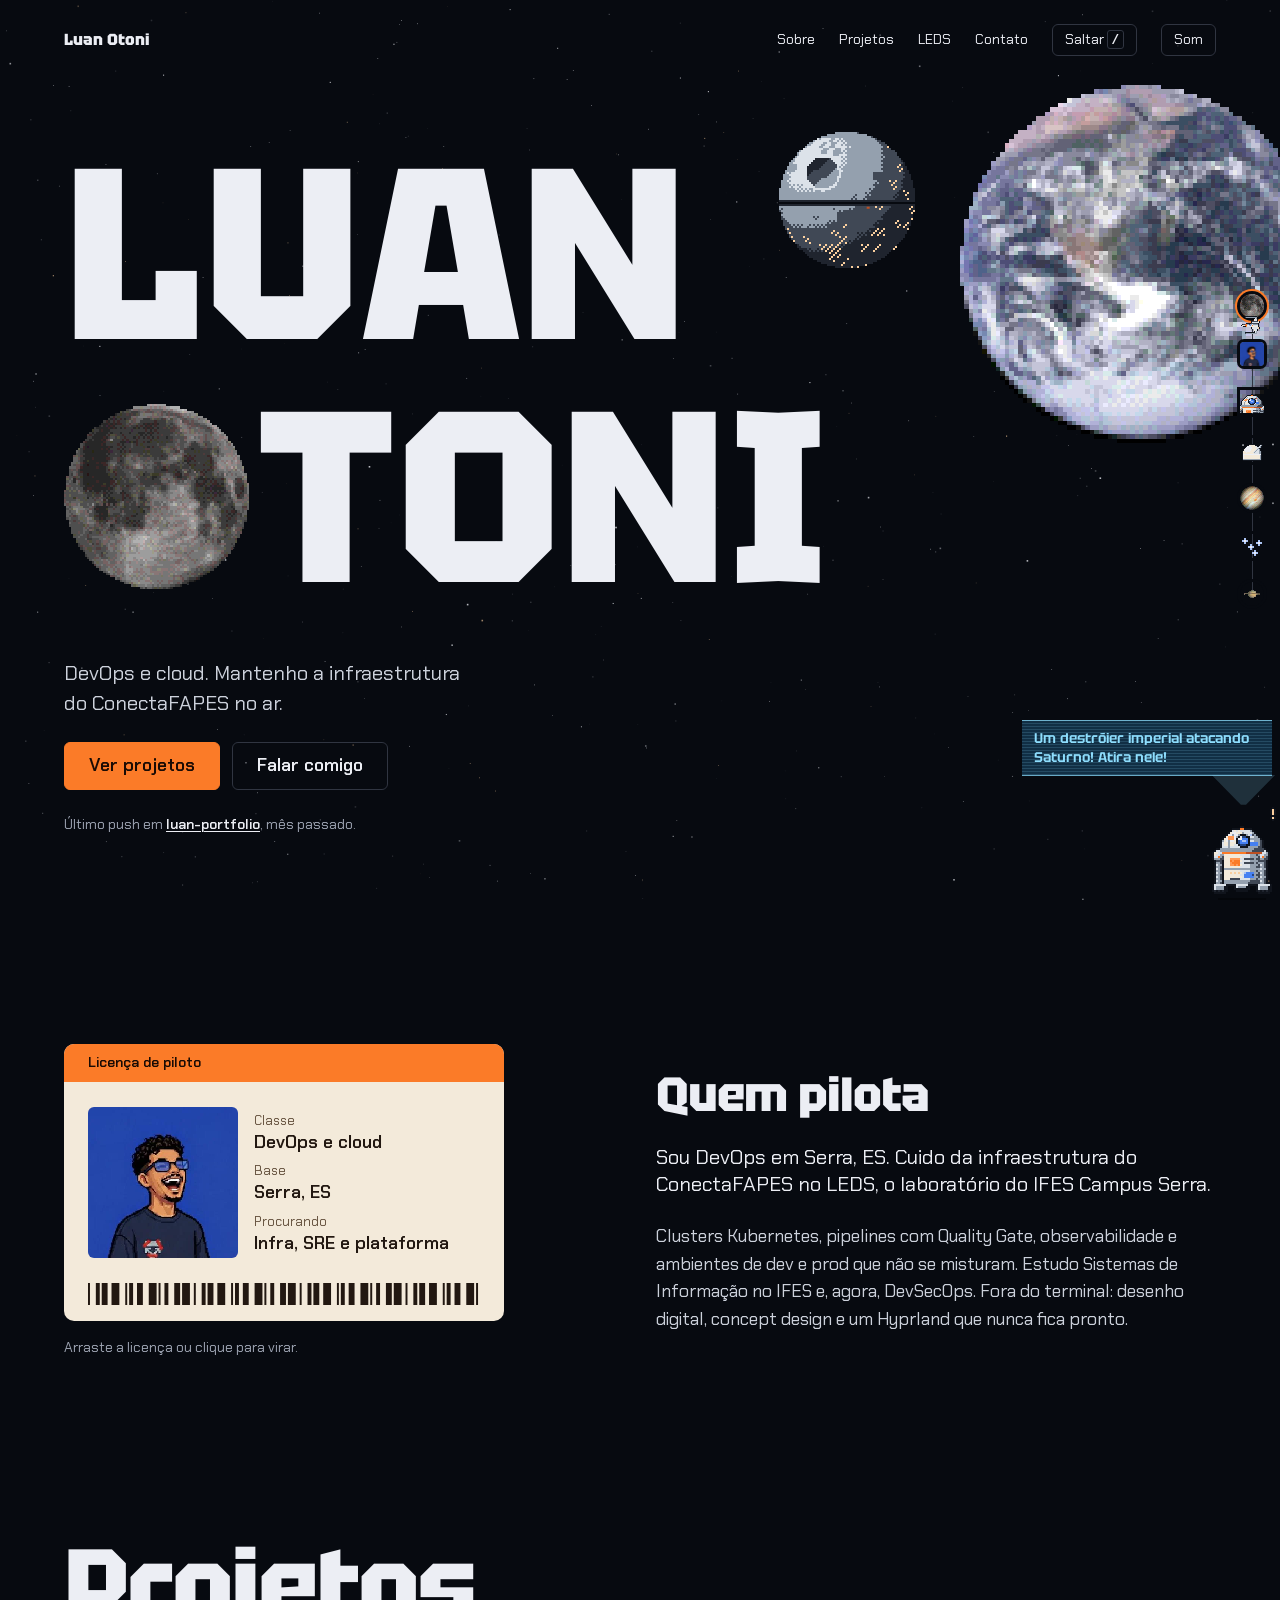
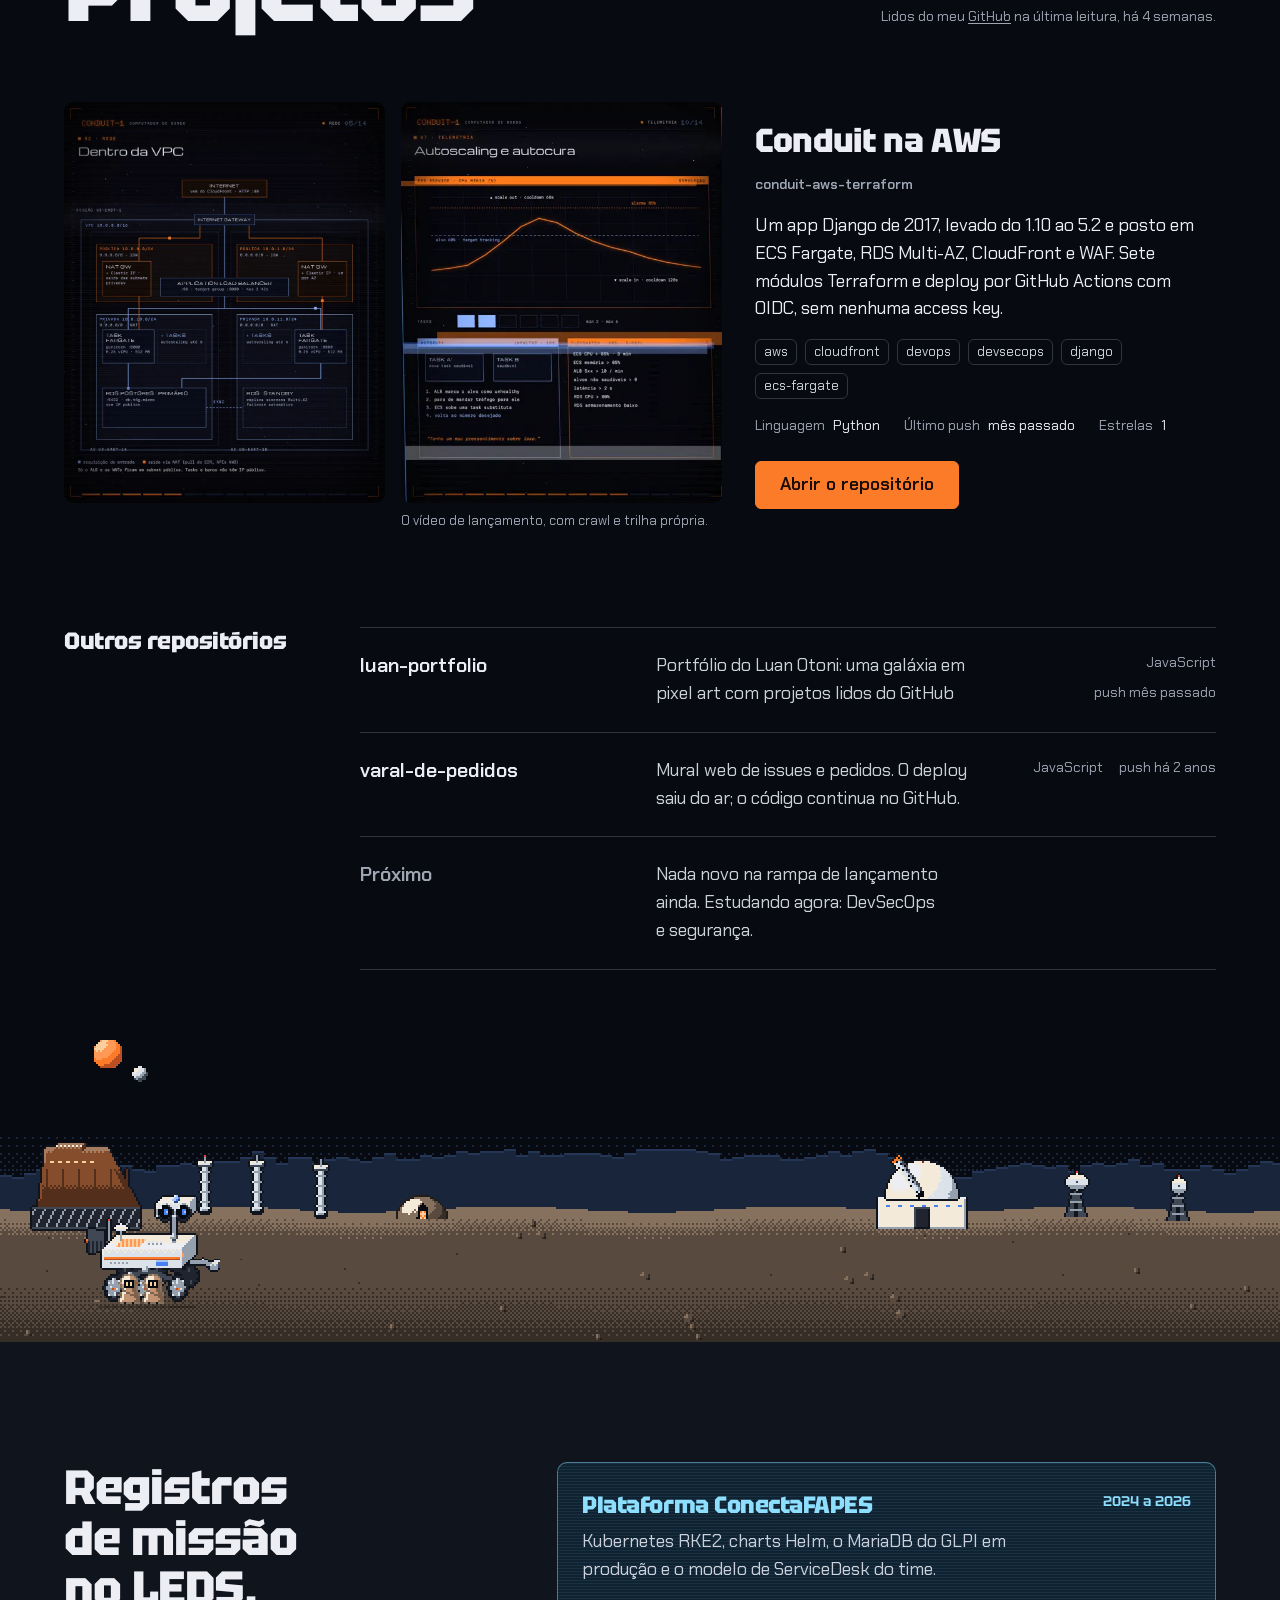
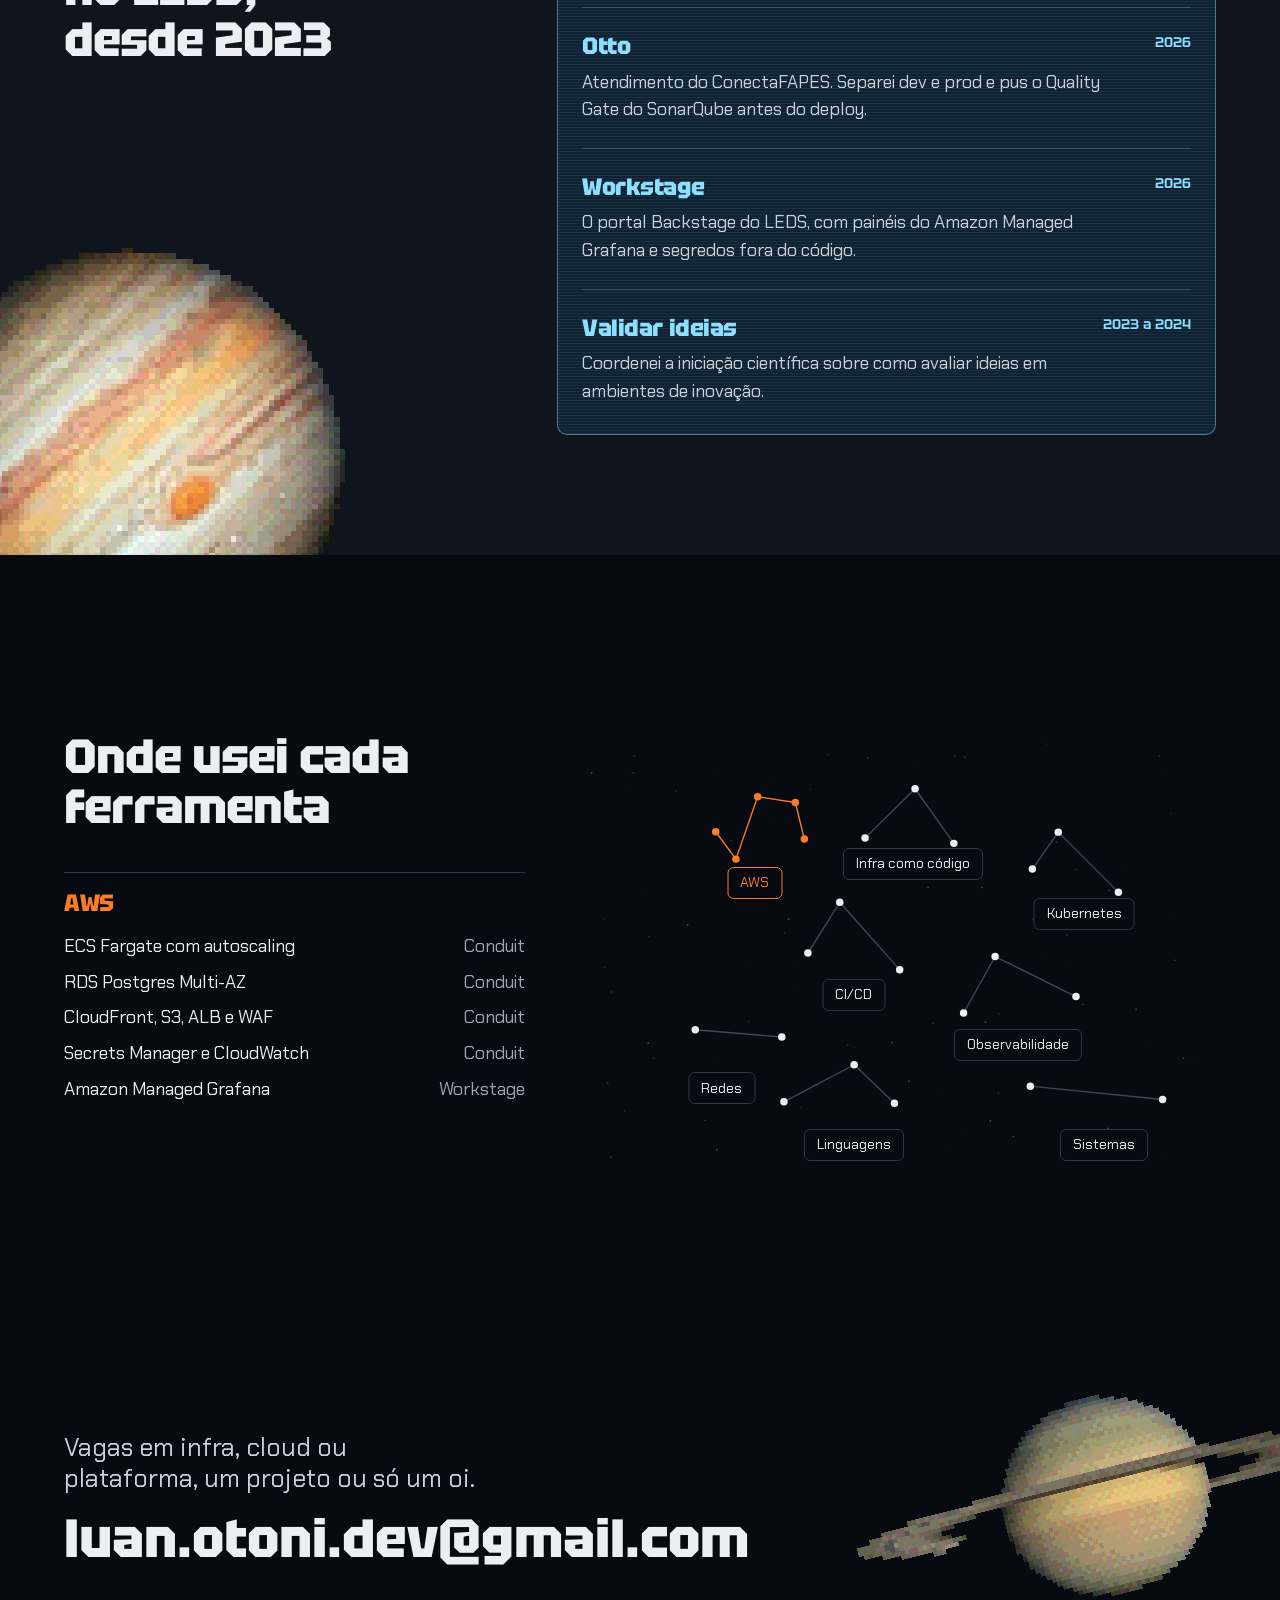
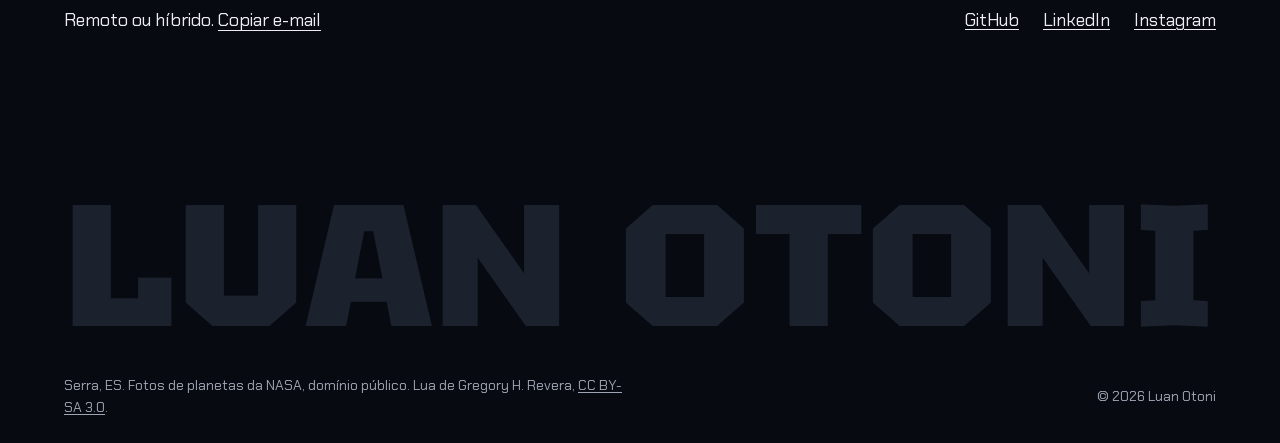
==== commit befd0ab9: "Portfólio: página destrutível e estação de batalha Os lasers desfazem os textos letra por letra, abr" ====
--- a/src.html
+++ b/src.html
@@ -202,5 +202,7 @@
 
   <script src="js/site.js" defer></script>
   <script src="js/pixel.js" defer></script>
+  <script src="js/caos.js" defer></script>
+  <script src="js/estacao.js" defer></script>
 </body>
 </html>
--- a/css/site.css
+++ b/css/site.css
@@ -330,3 +330,13 @@
   .p-leds { width: 60vw; left: auto; right: -22vw; bottom: auto; top: -10vw; opacity: 0.5; }
   .p-contact { width: 80vw; top: var(--space-md); opacity: 0.6; }
 }
+
+/* ---------- chaos: glyphs knocked out of line, rebuilt from backup, planets re-forming, the page shaking ---------- */
+.ch.cracked { color: color-mix(in srgb, currentColor 70%, var(--color-accent)); text-shadow: 0 0 6px color-mix(in oklch, var(--color-accent) 60%, transparent); }
+.ch.rebuilt { animation: rebuilt 700ms steps(5) both; }
+@keyframes rebuilt { 0% { opacity: 0; color: var(--color-holo); } 60% { opacity: 1; color: var(--color-holo); } }
+img.reform { animation: reform 1200ms var(--ease-out) both; }
+@keyframes reform { 0% { opacity: 0; scale: 0.2; filter: brightness(3); } 70% { opacity: 1; filter: brightness(1.4); } }
+.quake main, .quake .hero, .quake .foot { animation: quake 420ms steps(6); }
+@keyframes quake { 20% { translate: 6px -4px; } 40% { translate: -5px 3px; } 60% { translate: 4px 2px; } 80% { translate: -2px -2px; } }
+@media (prefers-reduced-motion: reduce) { .ch.rebuilt, img.reform, .quake main, .quake .hero, .quake .foot { animation: none; } }
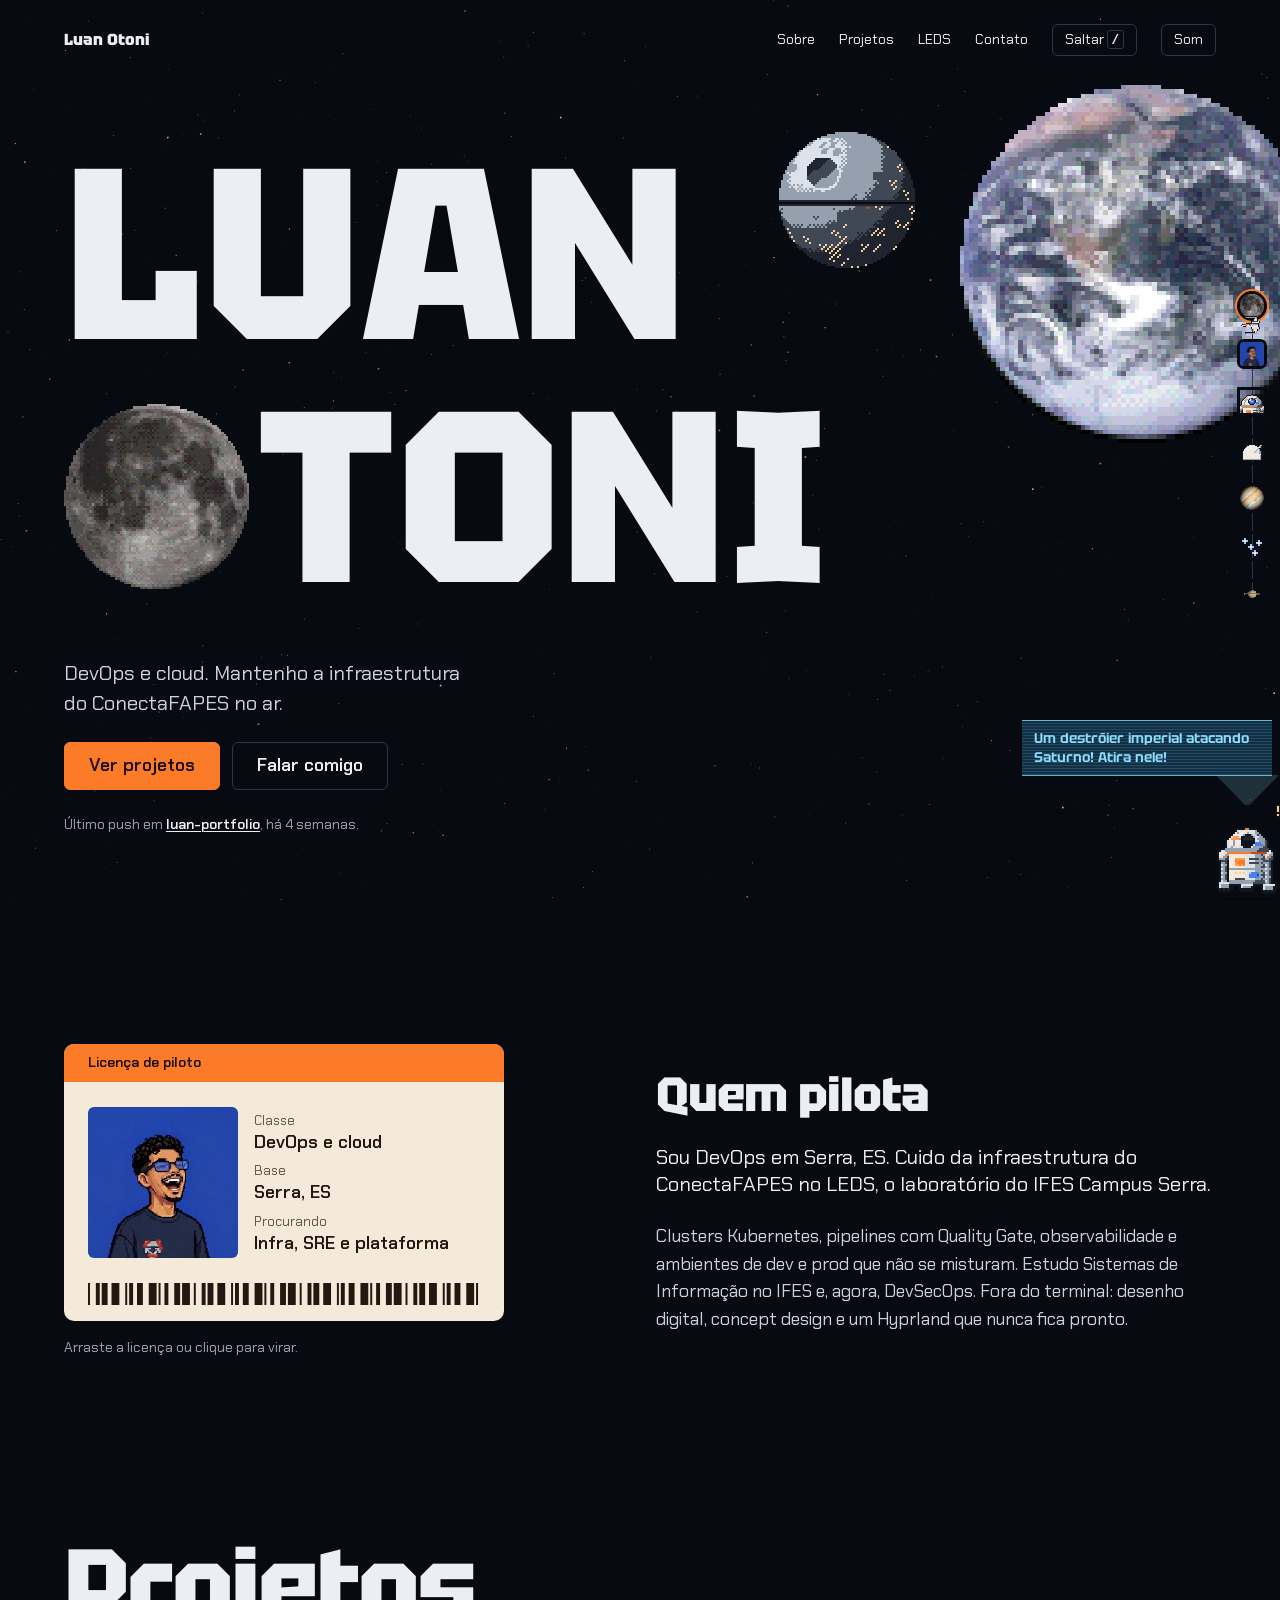
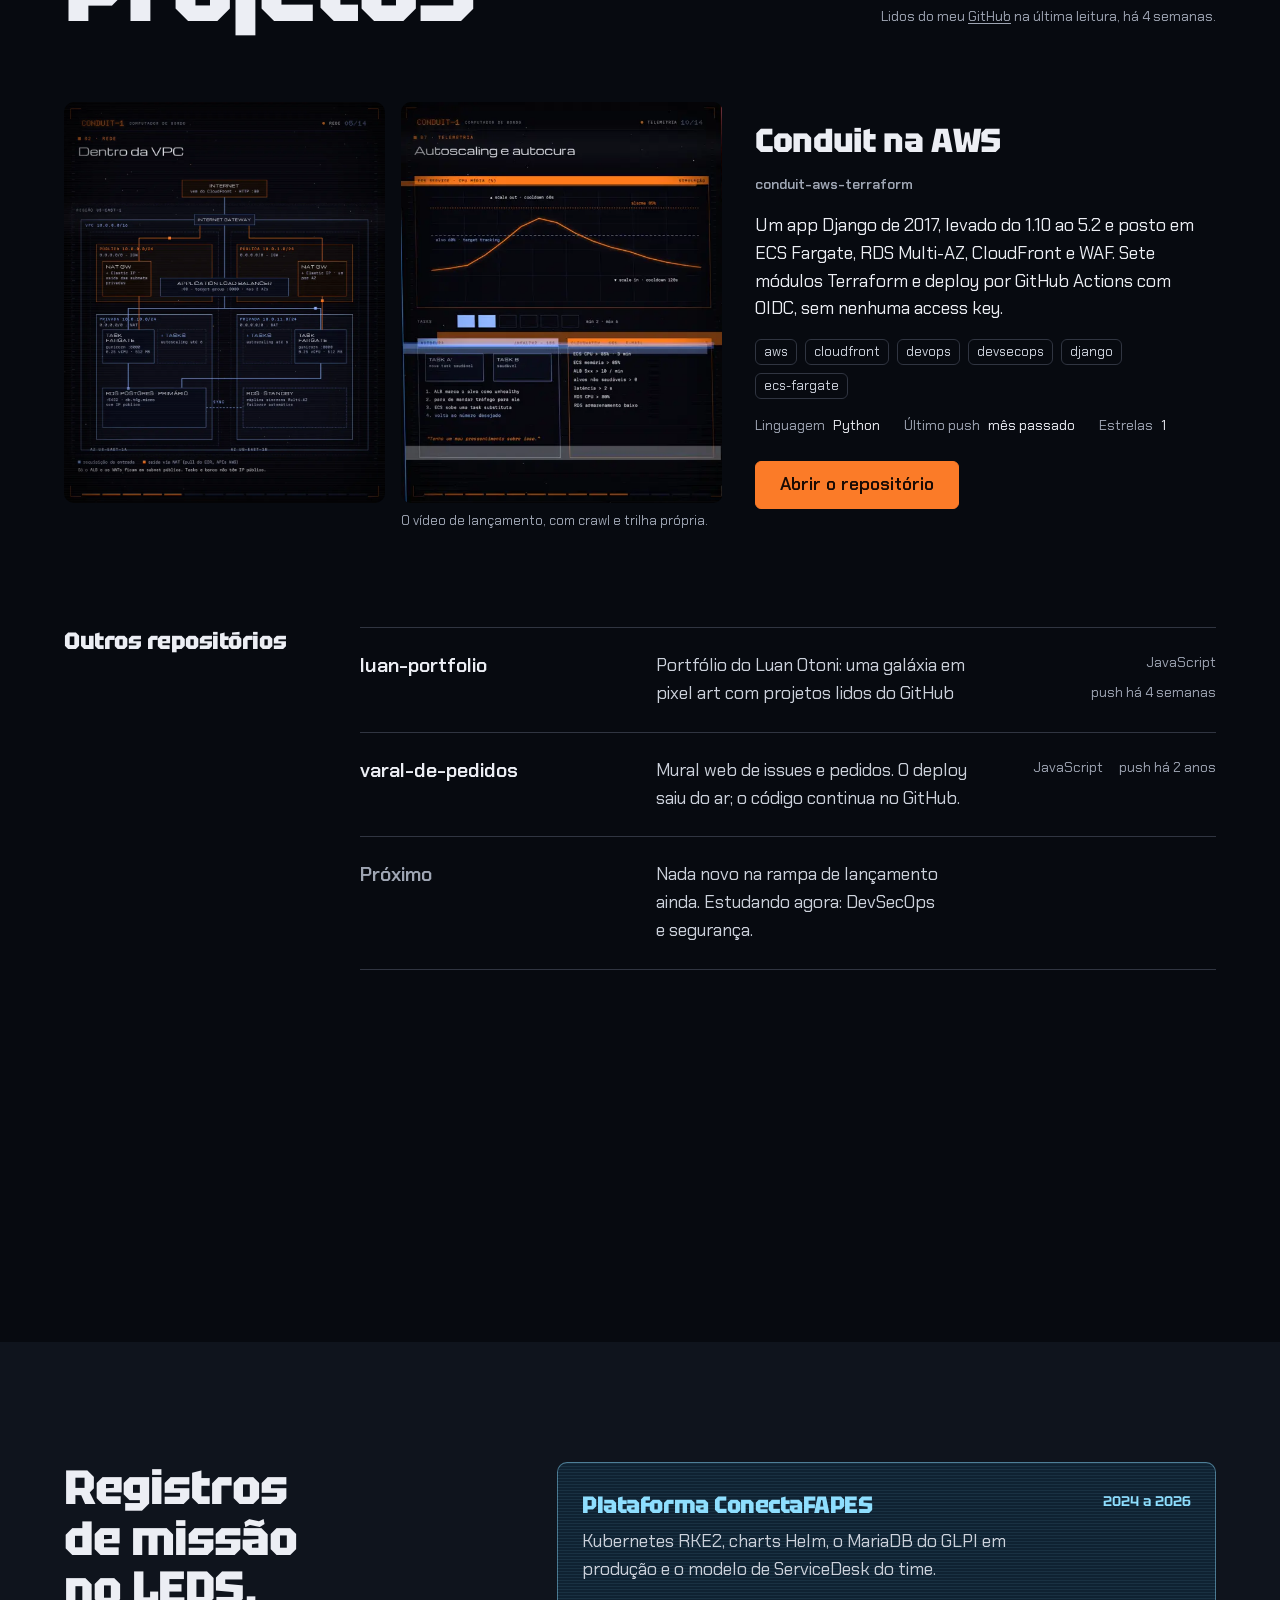
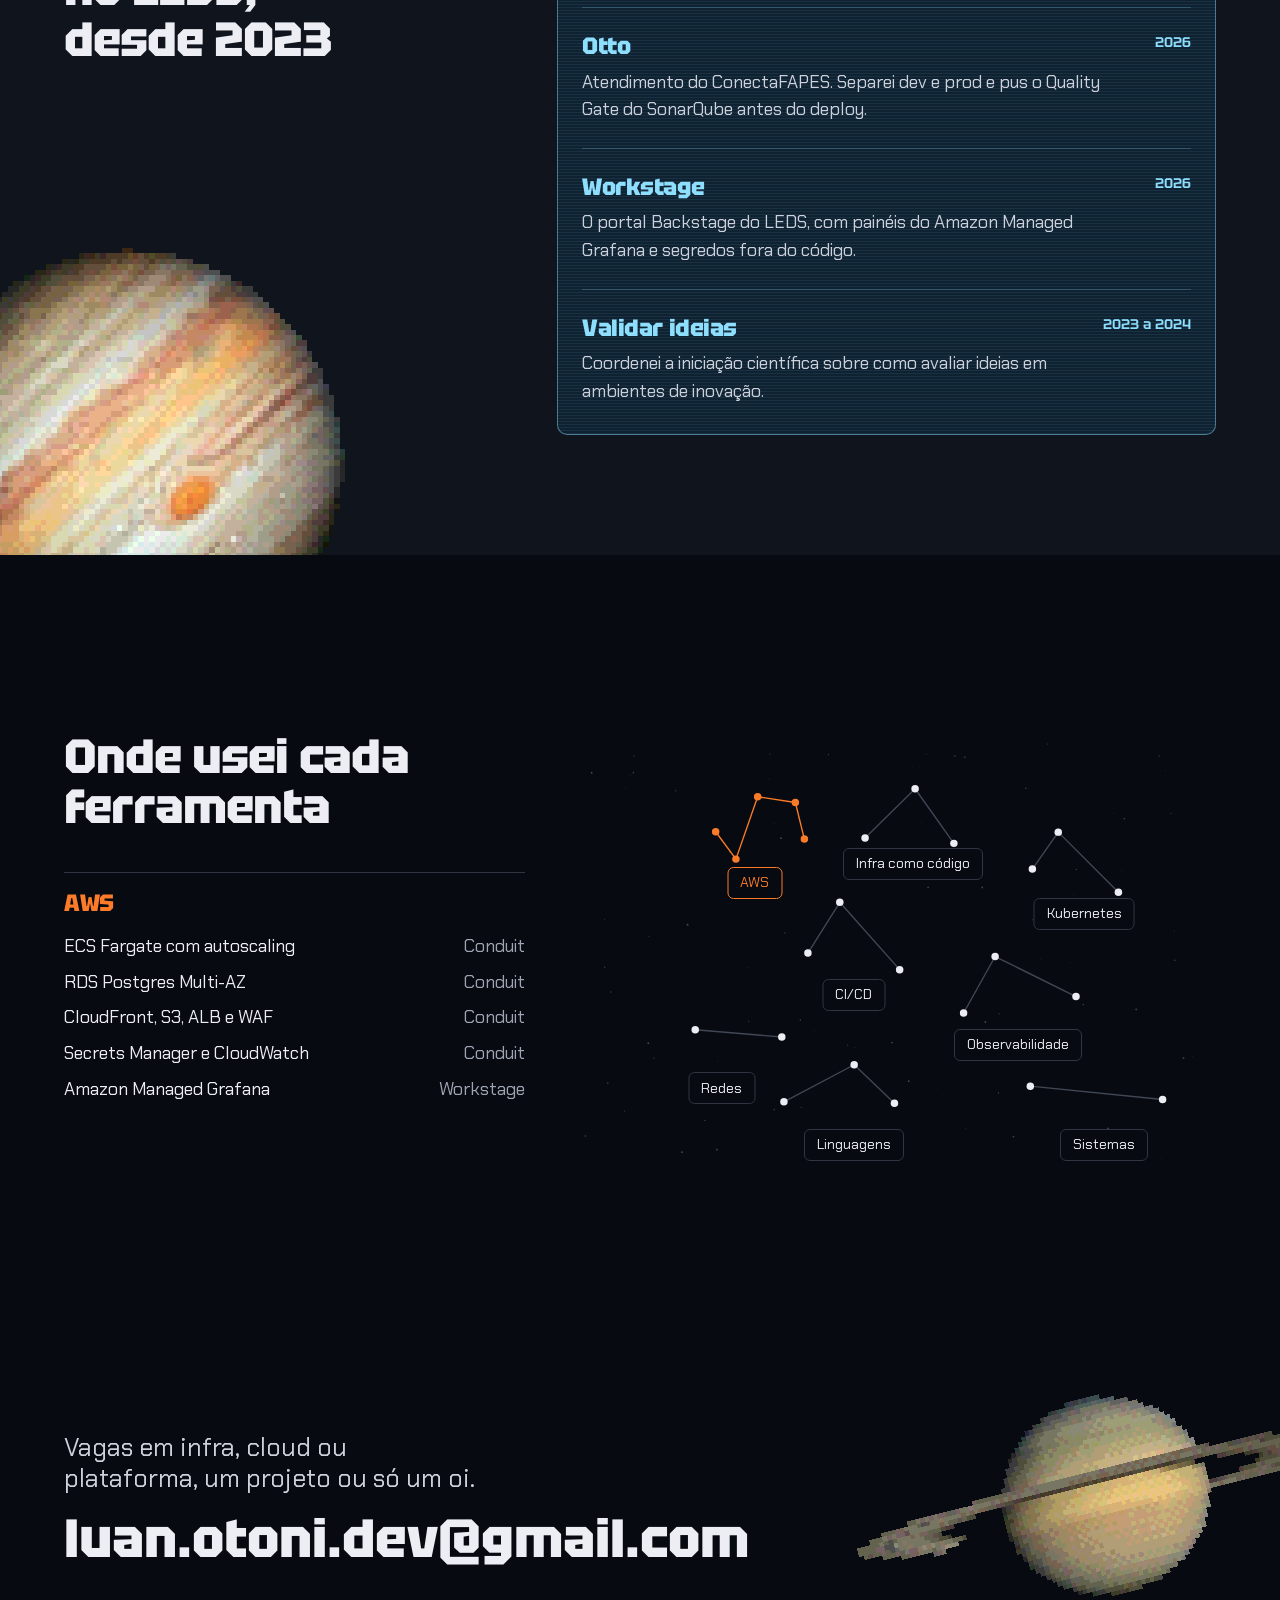
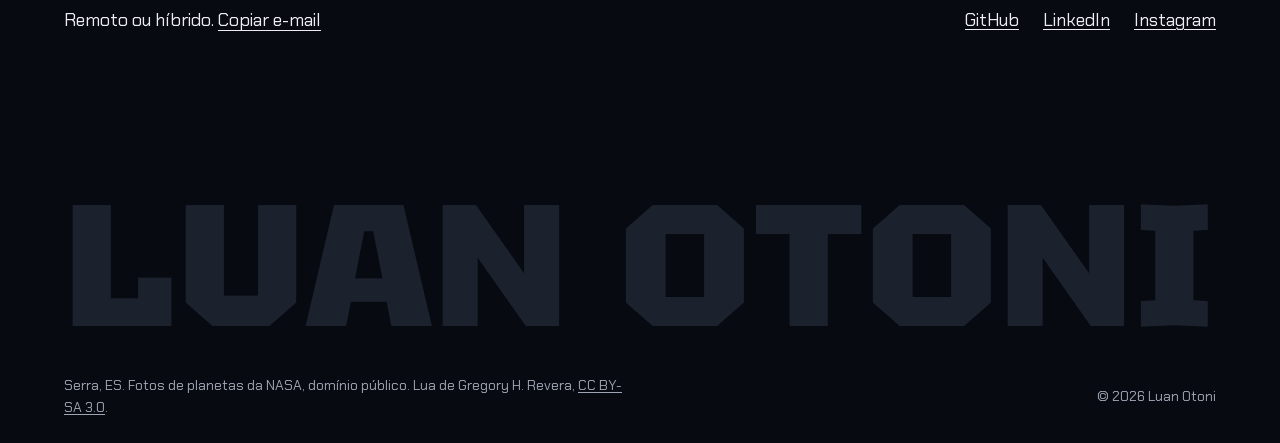
==== commit 3f82fb88: "Portfólio: stormtroopers, Vader e revisão Hallmark Esquadrões de stormtroopers descem de rapel nos b" ====
--- a/src.html
+++ b/src.html
@@ -204,5 +204,6 @@
   <script src="js/pixel.js" defer></script>
   <script src="js/caos.js" defer></script>
   <script src="js/estacao.js" defer></script>
+  <script src="js/tropa.js" defer></script>
 </body>
 </html>
--- a/css/site.css
+++ b/css/site.css
@@ -3,6 +3,7 @@
  * axes: dark/techno-display/warm · posture: Restrained · contrast: pass · fold: pass · v2.0.0 */
 /* Hallmark · pre-emit critique: P4 H4 E4 S5 R3 V5 · weakest: R, a cursor ship, a droid and a rover can crowd the reading; the droid walks only on what is on screen, idles most of the time, and the ship fires only on empty space */
 /* Hallmark · waive 80 · C1-CD, the rover, the starfighter, the imperial fighters and wedge, the jawas, and the observatory strip are interactive pixel figures the owner asked for, each under 160px · C1-CD is the site's tamagotchi and the rover scans the project the pointer is on */
+/* Hallmark · finish-review round 5: subagent · fix · 8 findings · 8 resolved (enemy fire no longer wrecks text on its own, craters heal after 20s at display resolution, troopers off the hero name, Saltar hides the Empire under reduced motion, automatic lines kept out of the live region, glyph spans unwrapped on restore, blaster and helmet readable, automatic flash at 0.25) · destruction stays visitor-triggered and self-restoring */
 /* Hallmark · finish-review round 4: subagent · fix · 4 findings · 4 resolved (jawas readable, sandcrawler redrawn in rust, wedge bigger and facing Saturn, fighters routed through the emptiest band and aimed at headings) · kept the space-invader egg, the owner's door to the game */
 /* Hallmark · finish-review round 3: subagent · fix · 4 findings · 4 resolved (droid re-placed on resize and spawn, greeting short and once per visit, Saltar placeholder, Sobre measure) · gate 58 left as a NOTE, not waivable */
 /* Hallmark · finish-review round 2: subagent · fix · 6 findings · 6 resolved (hologram and droid kept off the hero copy, one hologram at a time, rover at droid scale and clear of the dome with the beam cut at the strip, stamp updated, Mars out of the eyepiece) · suggestions taken: star chart drives the telescope and C1-CD, copy e-mail answered by a hologram */
@@ -333,10 +334,10 @@
 
 /* ---------- chaos: glyphs knocked out of line, rebuilt from backup, planets re-forming, the page shaking ---------- */
 .ch.cracked { color: color-mix(in srgb, currentColor 70%, var(--color-accent)); text-shadow: 0 0 6px color-mix(in oklch, var(--color-accent) 60%, transparent); }
-.ch.rebuilt { animation: rebuilt 700ms steps(5) both; }
+h1.rebuilt, .rebuilt { animation: rebuilt 700ms steps(5) both; }
 @keyframes rebuilt { 0% { opacity: 0; color: var(--color-holo); } 60% { opacity: 1; color: var(--color-holo); } }
 img.reform { animation: reform 1200ms var(--ease-out) both; }
 @keyframes reform { 0% { opacity: 0; scale: 0.2; filter: brightness(3); } 70% { opacity: 1; filter: brightness(1.4); } }
 .quake main, .quake .hero, .quake .foot { animation: quake 420ms steps(6); }
 @keyframes quake { 20% { translate: 6px -4px; } 40% { translate: -5px 3px; } 60% { translate: 4px 2px; } 80% { translate: -2px -2px; } }
-@media (prefers-reduced-motion: reduce) { .ch.rebuilt, img.reform, .quake main, .quake .hero, .quake .foot { animation: none; } }
+@media (prefers-reduced-motion: reduce) { .rebuilt, img.reform, .quake main, .quake .hero, .quake .foot { animation: none; } }
